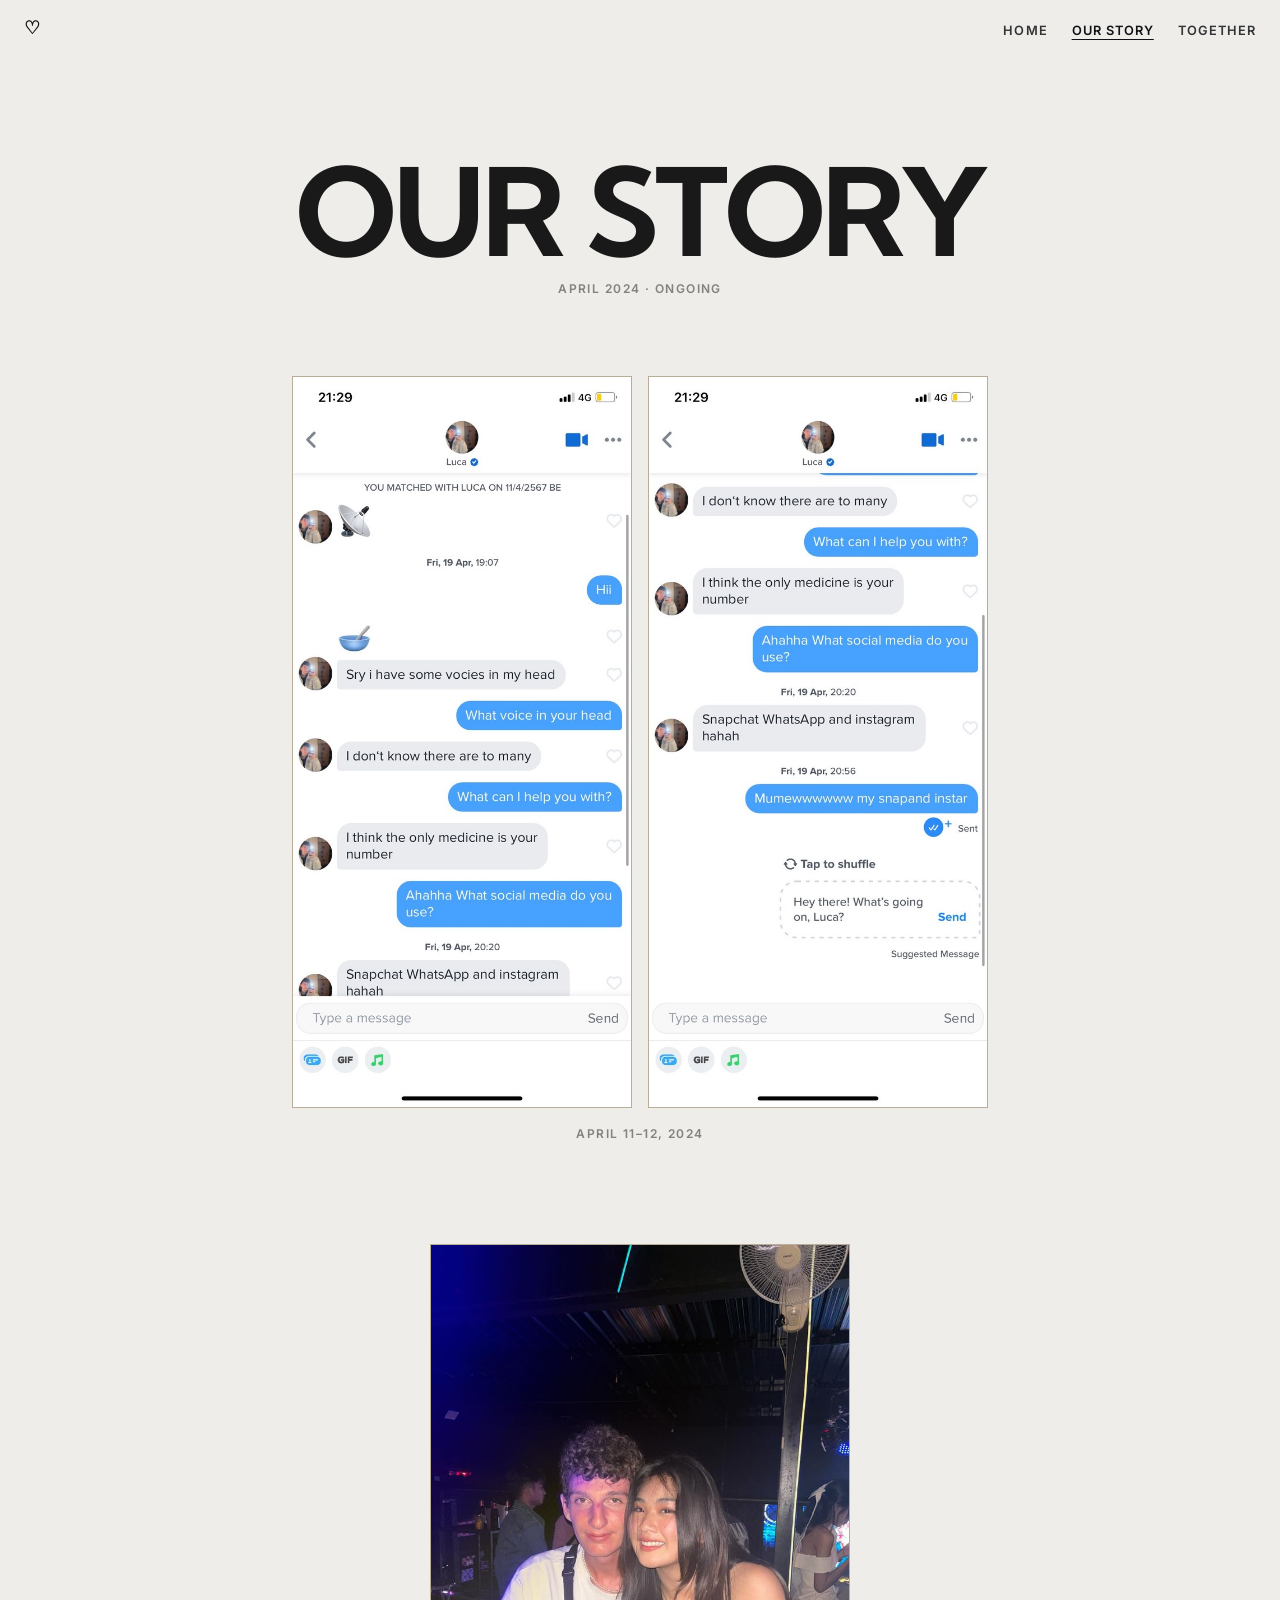
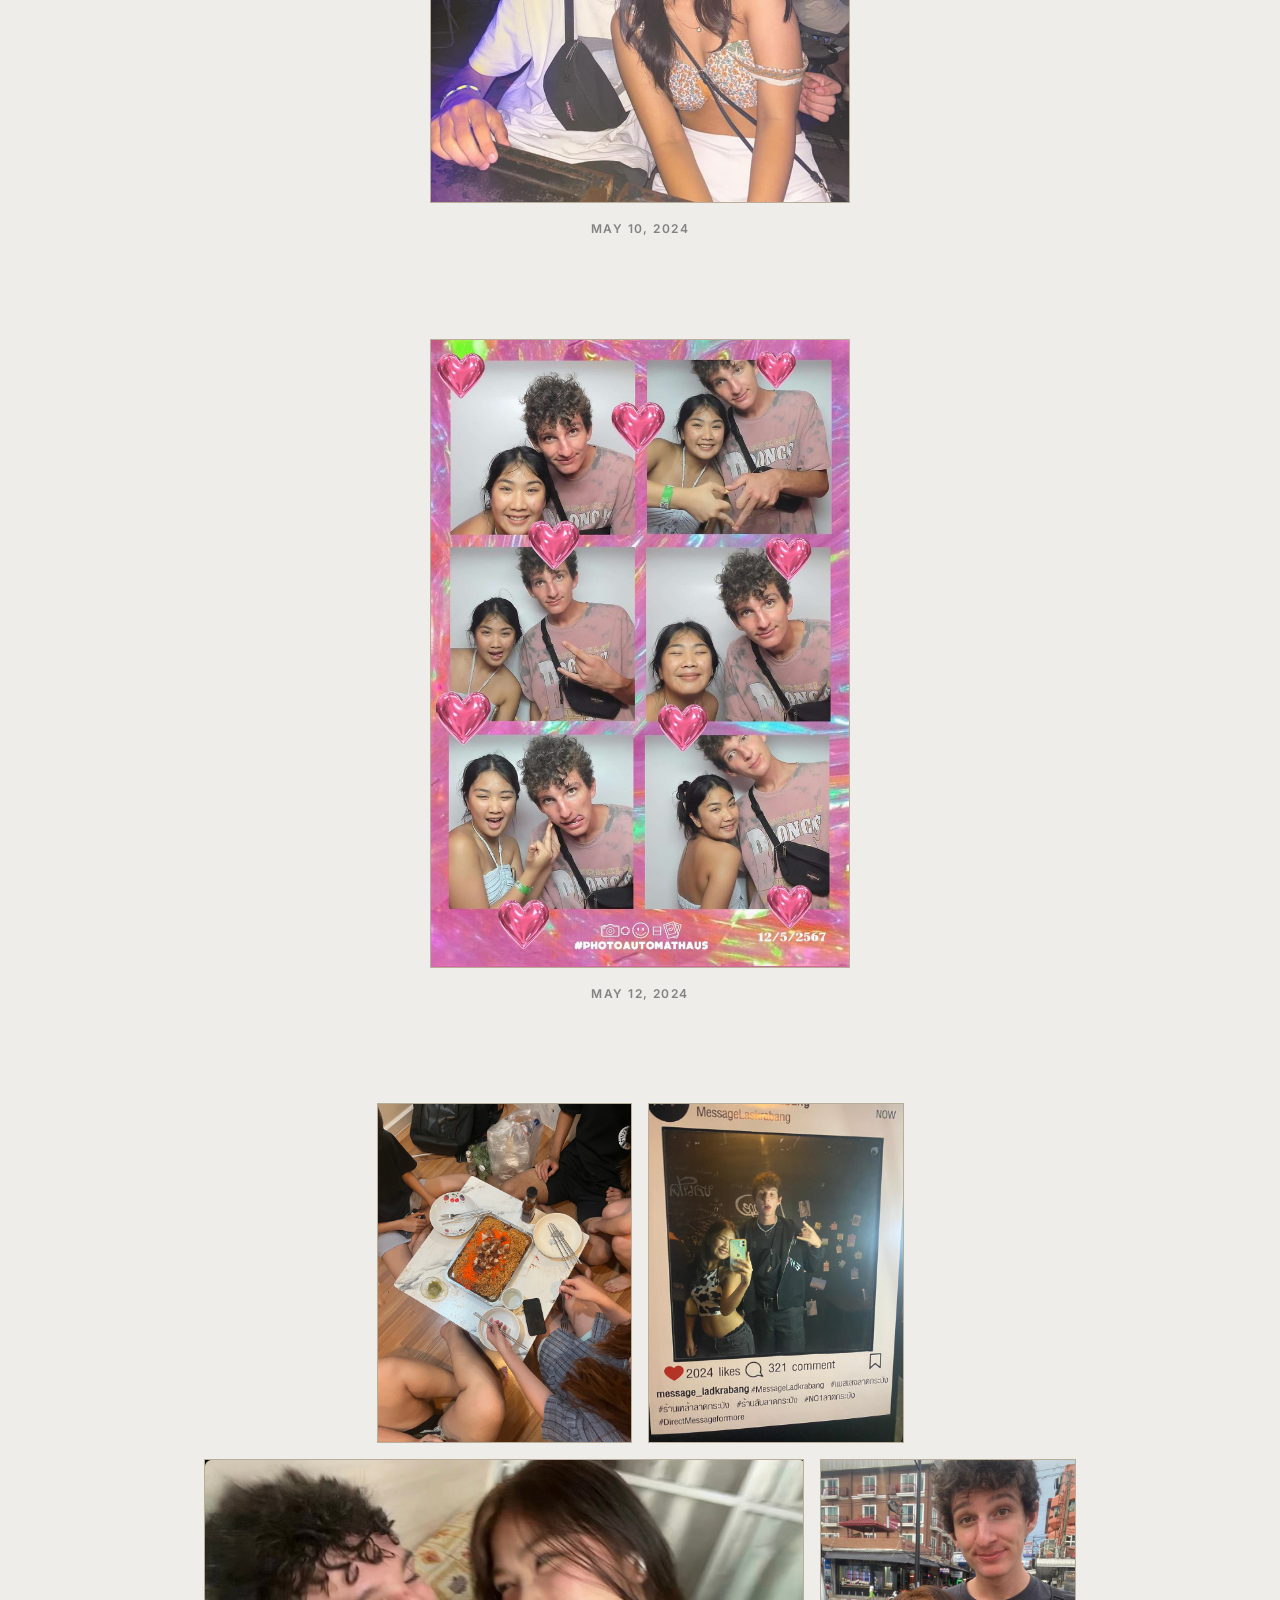
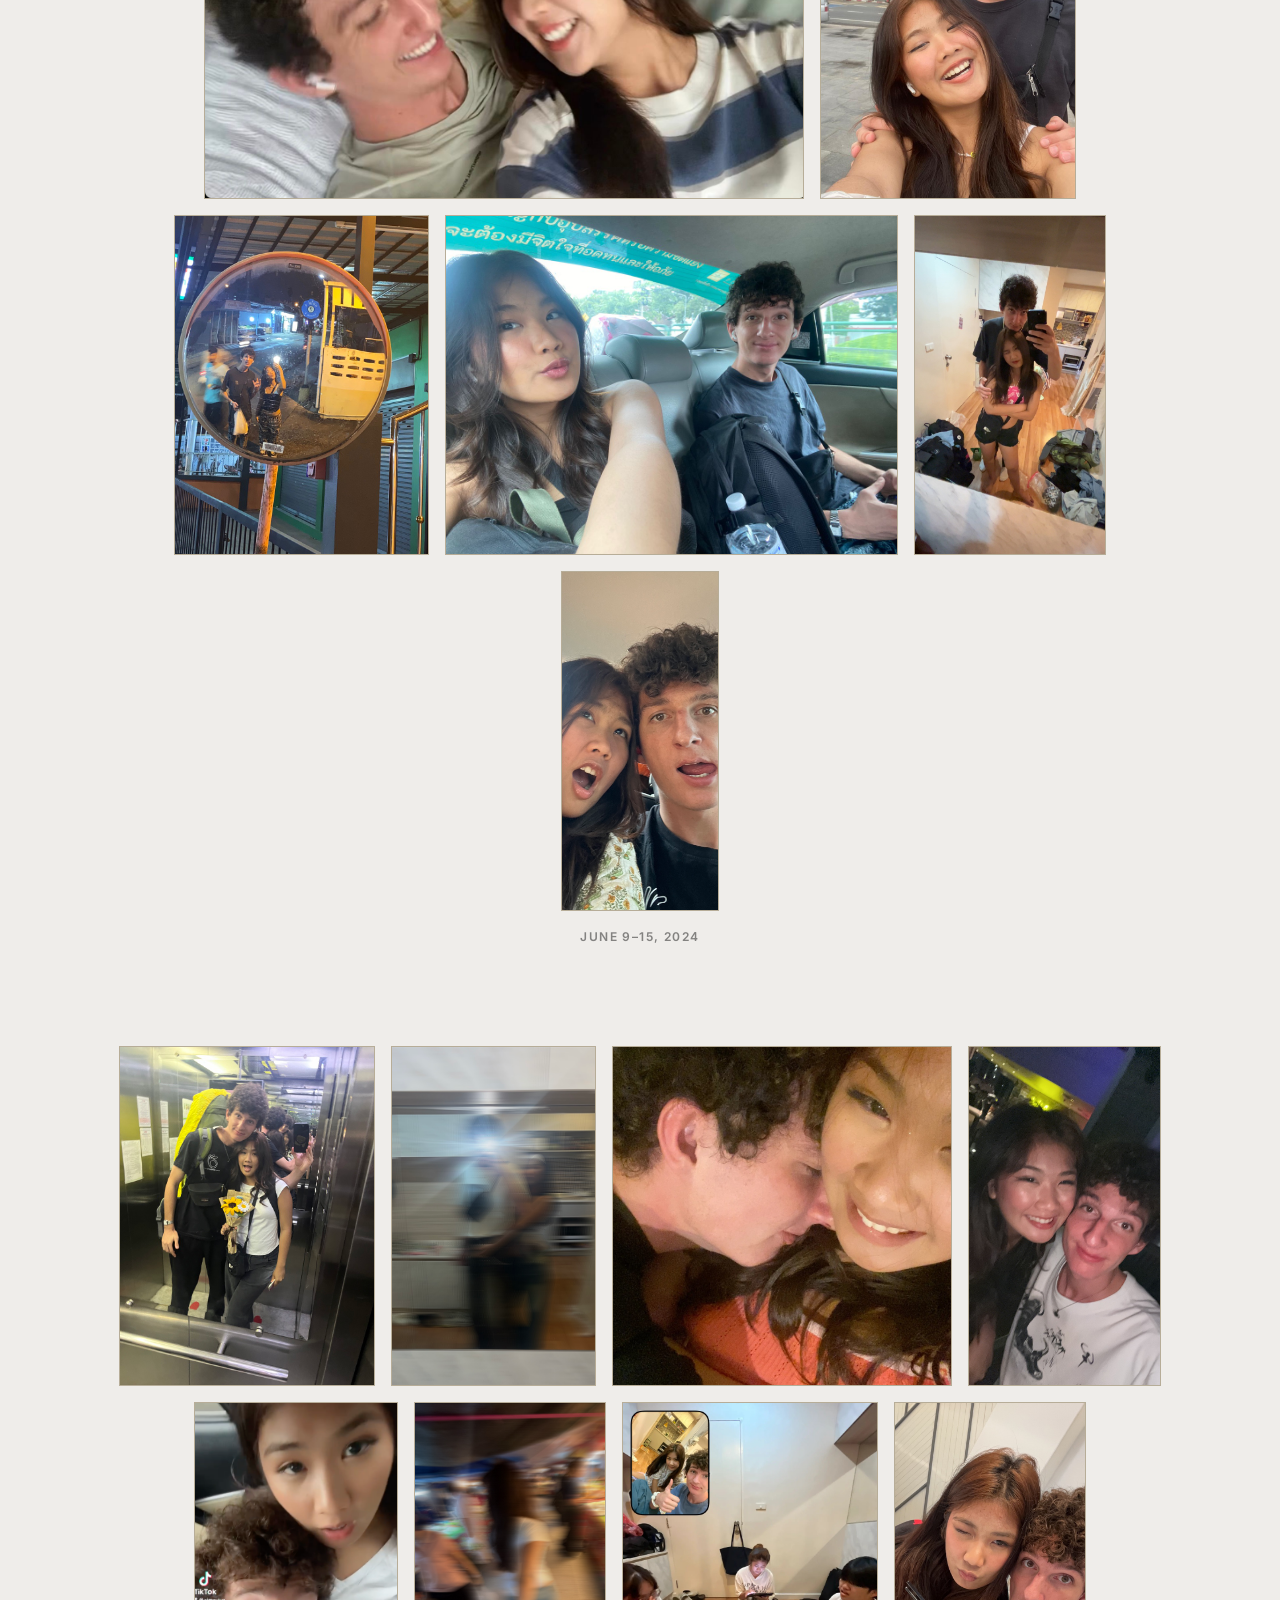
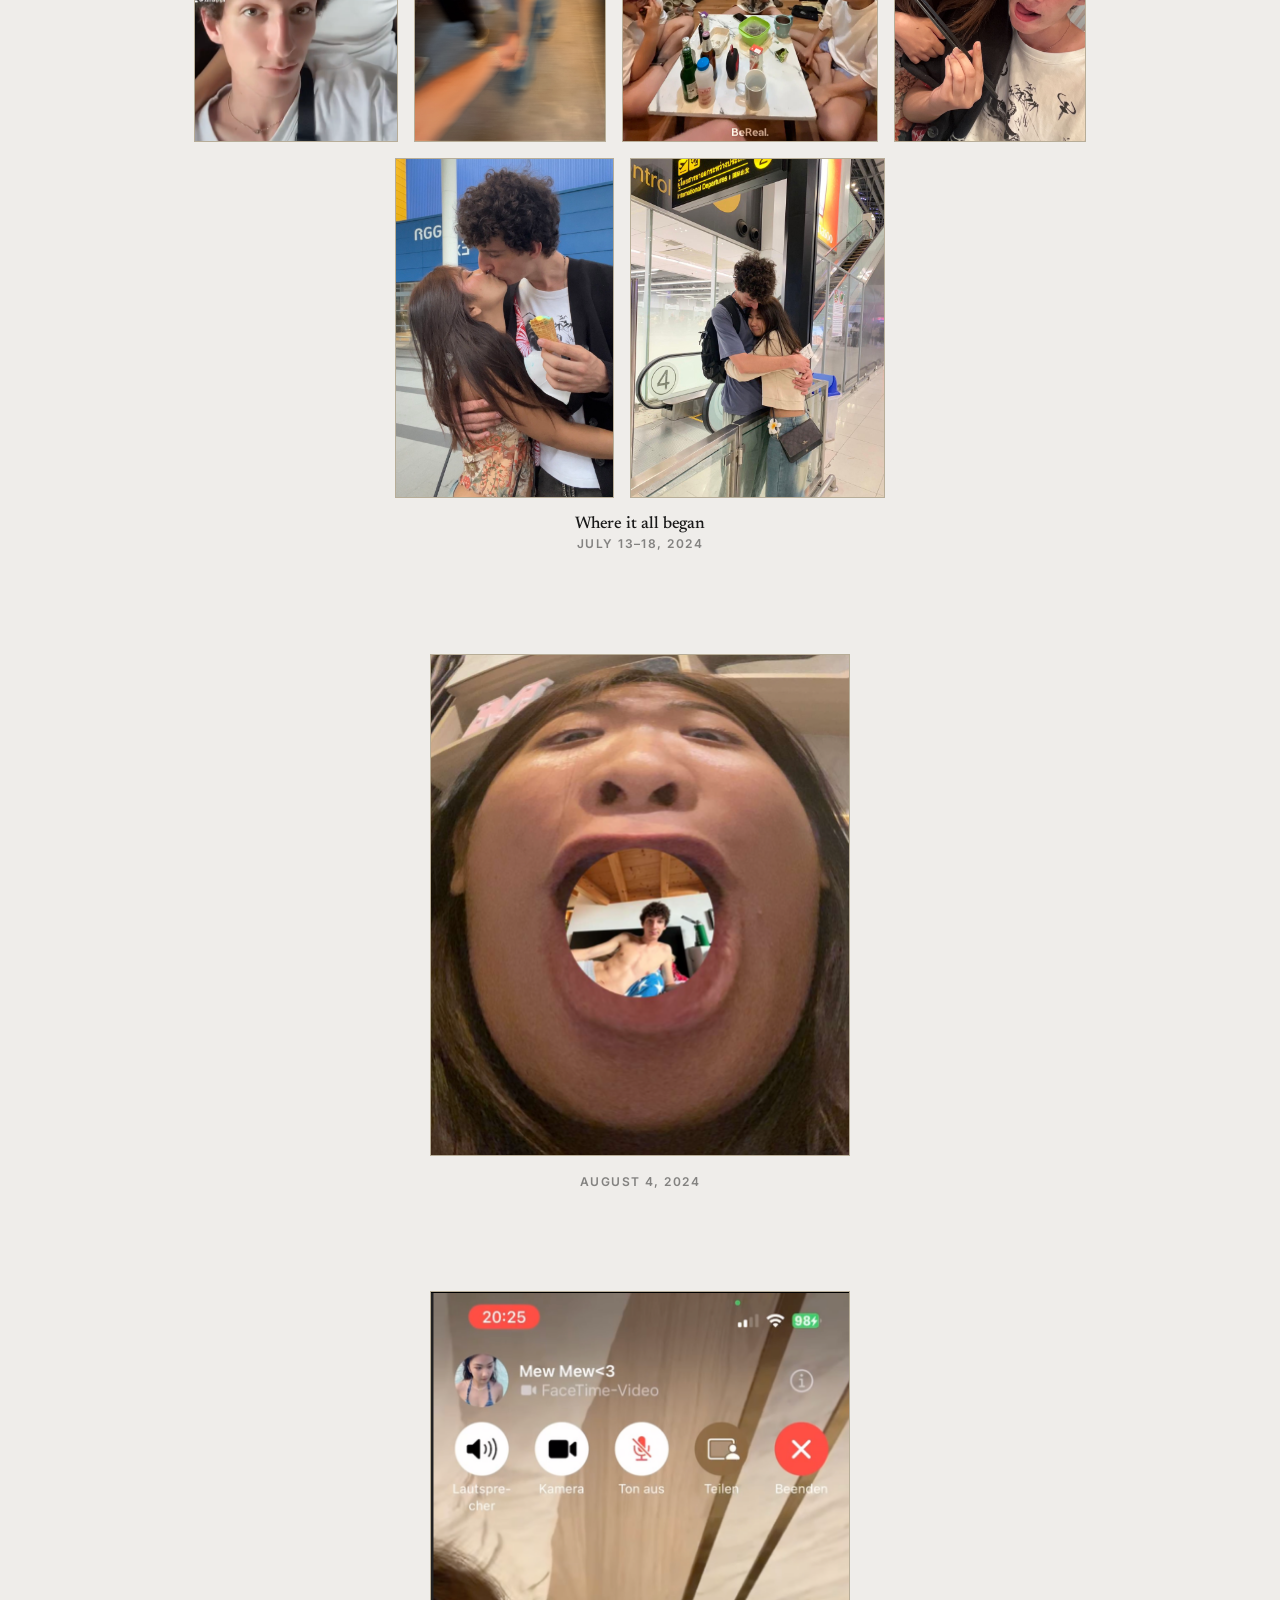
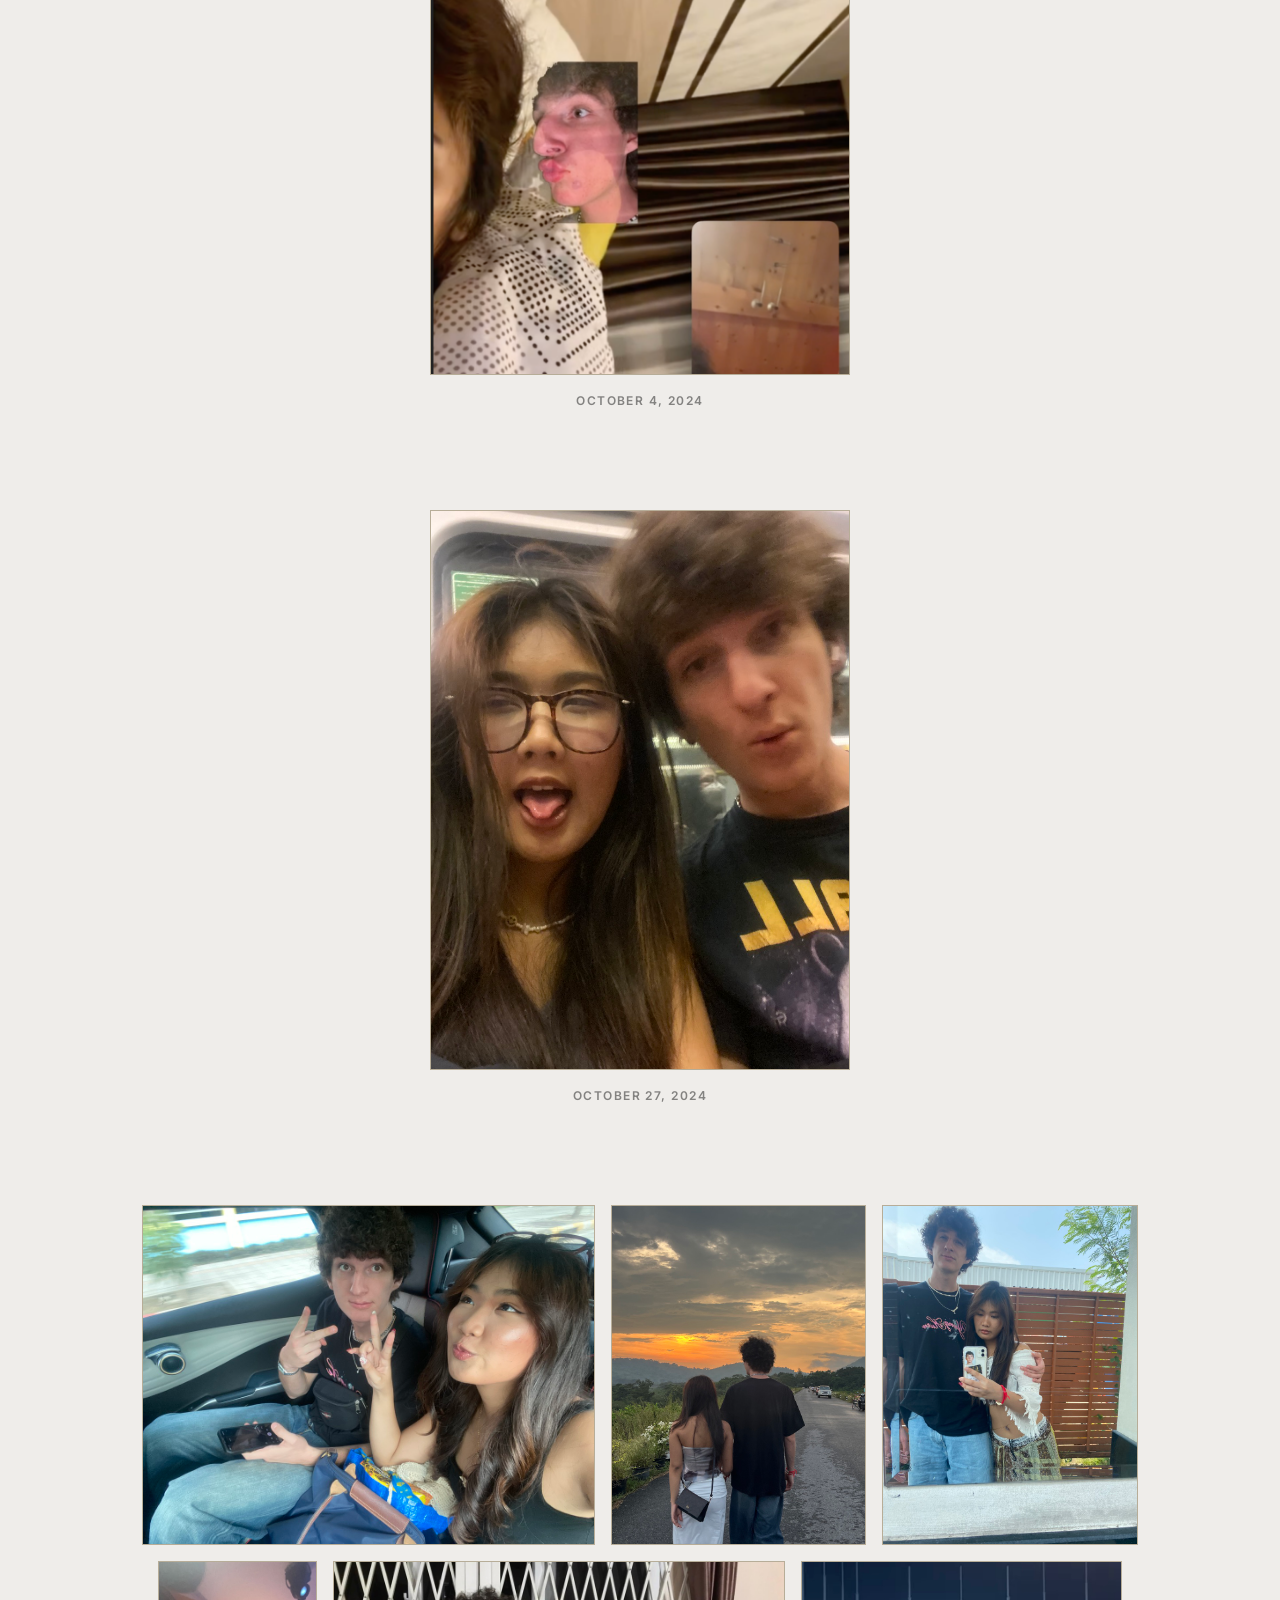
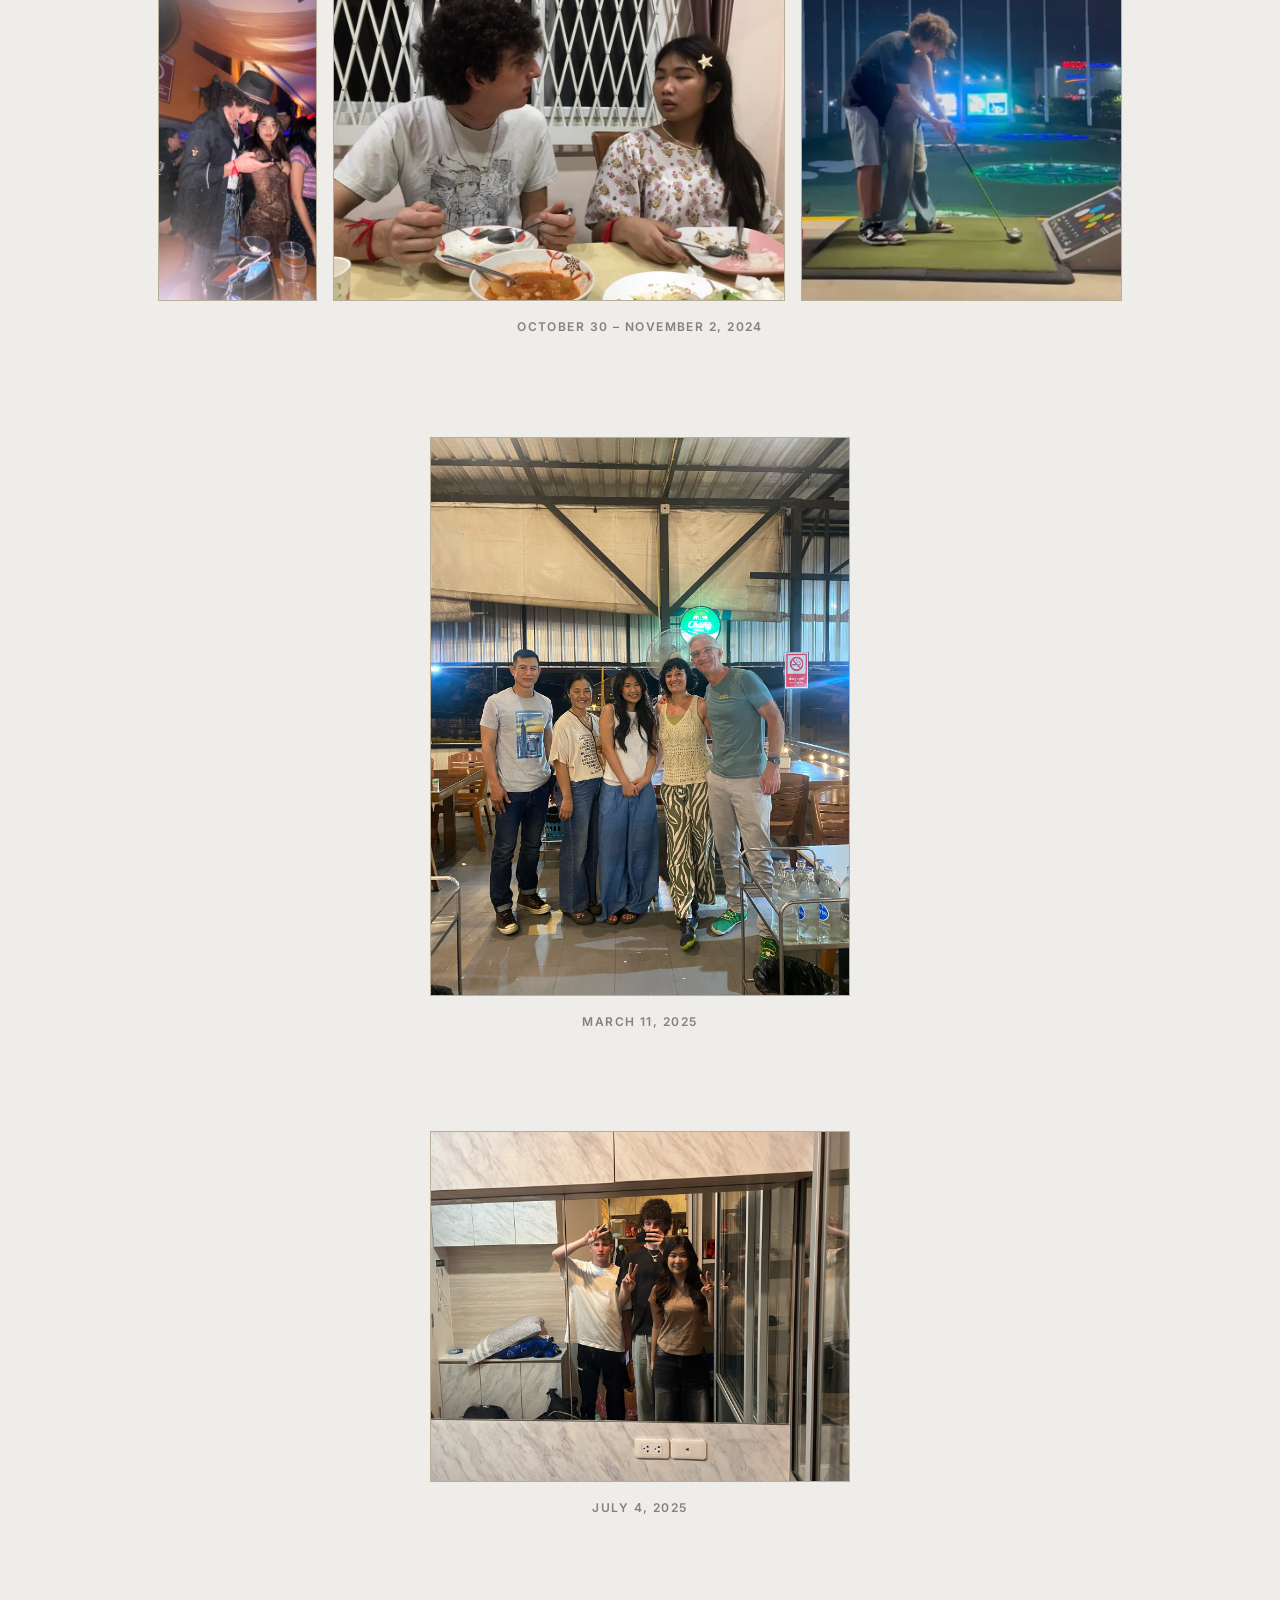
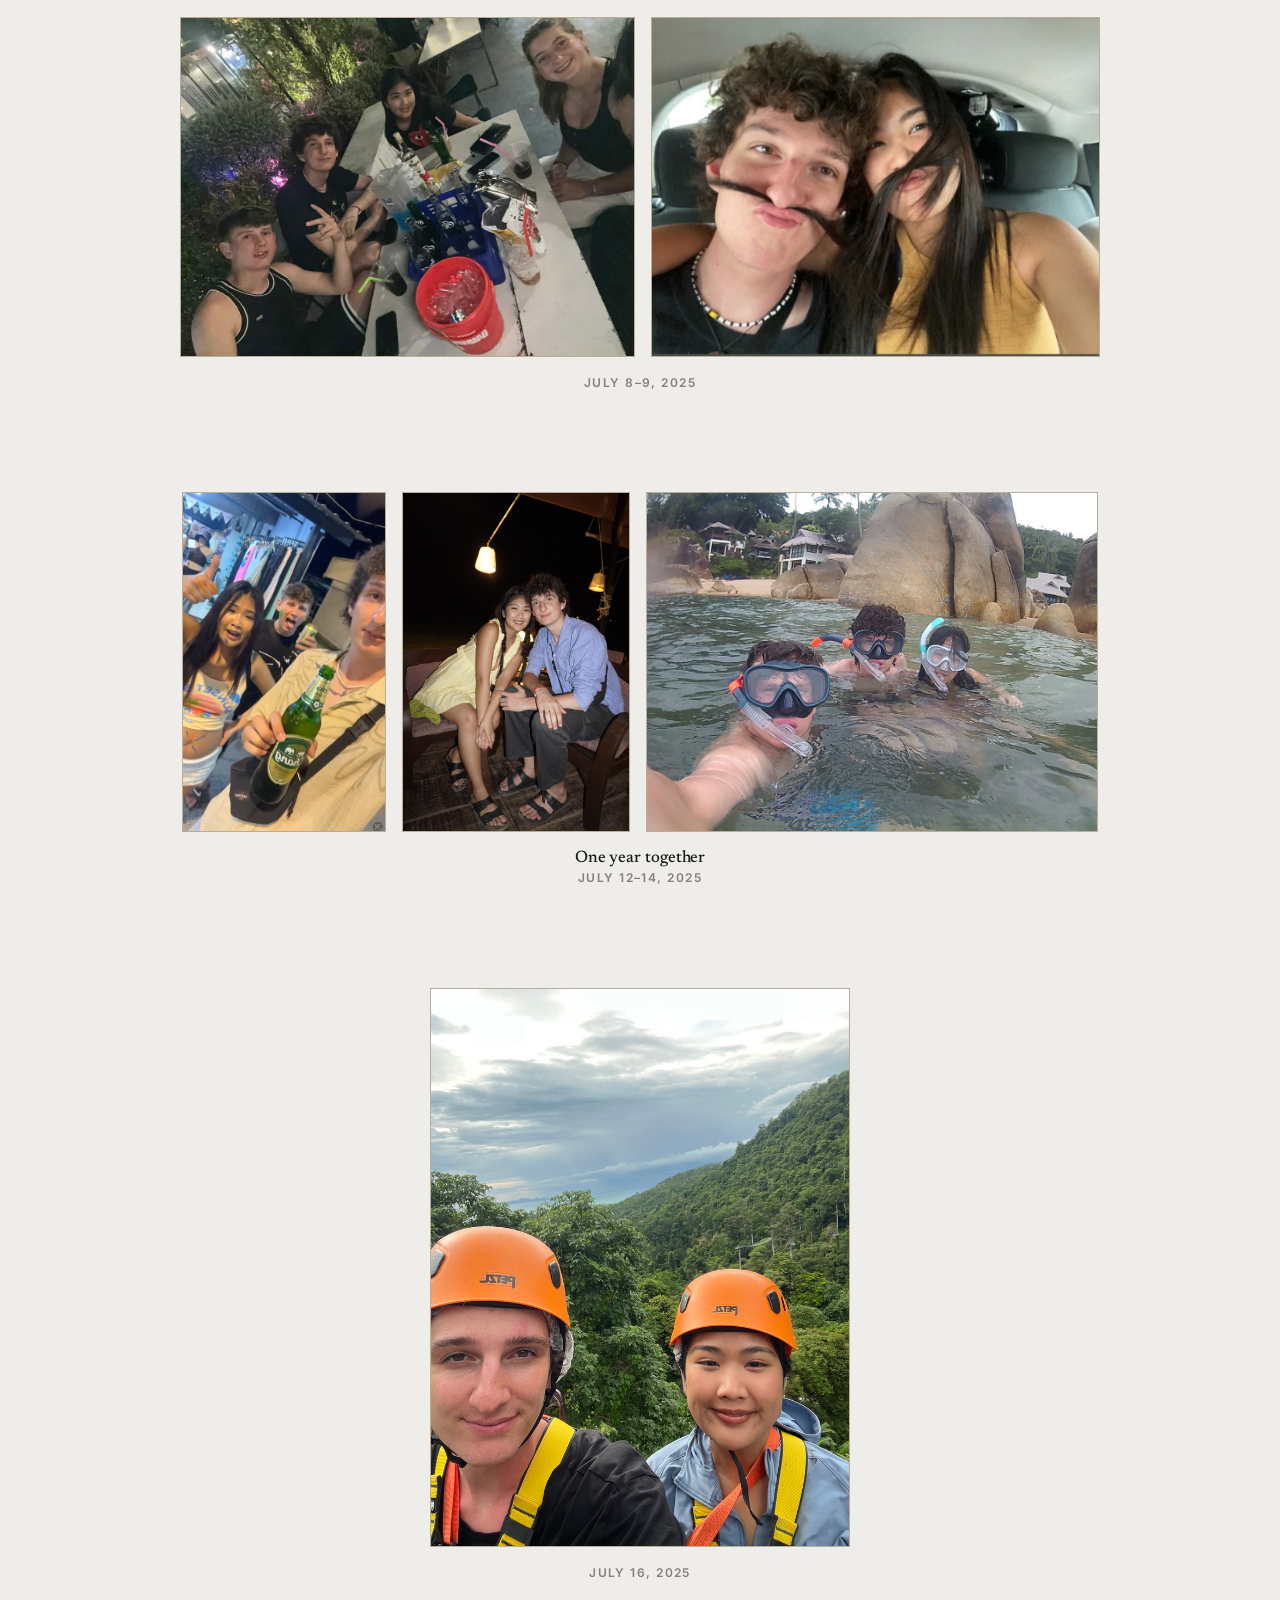
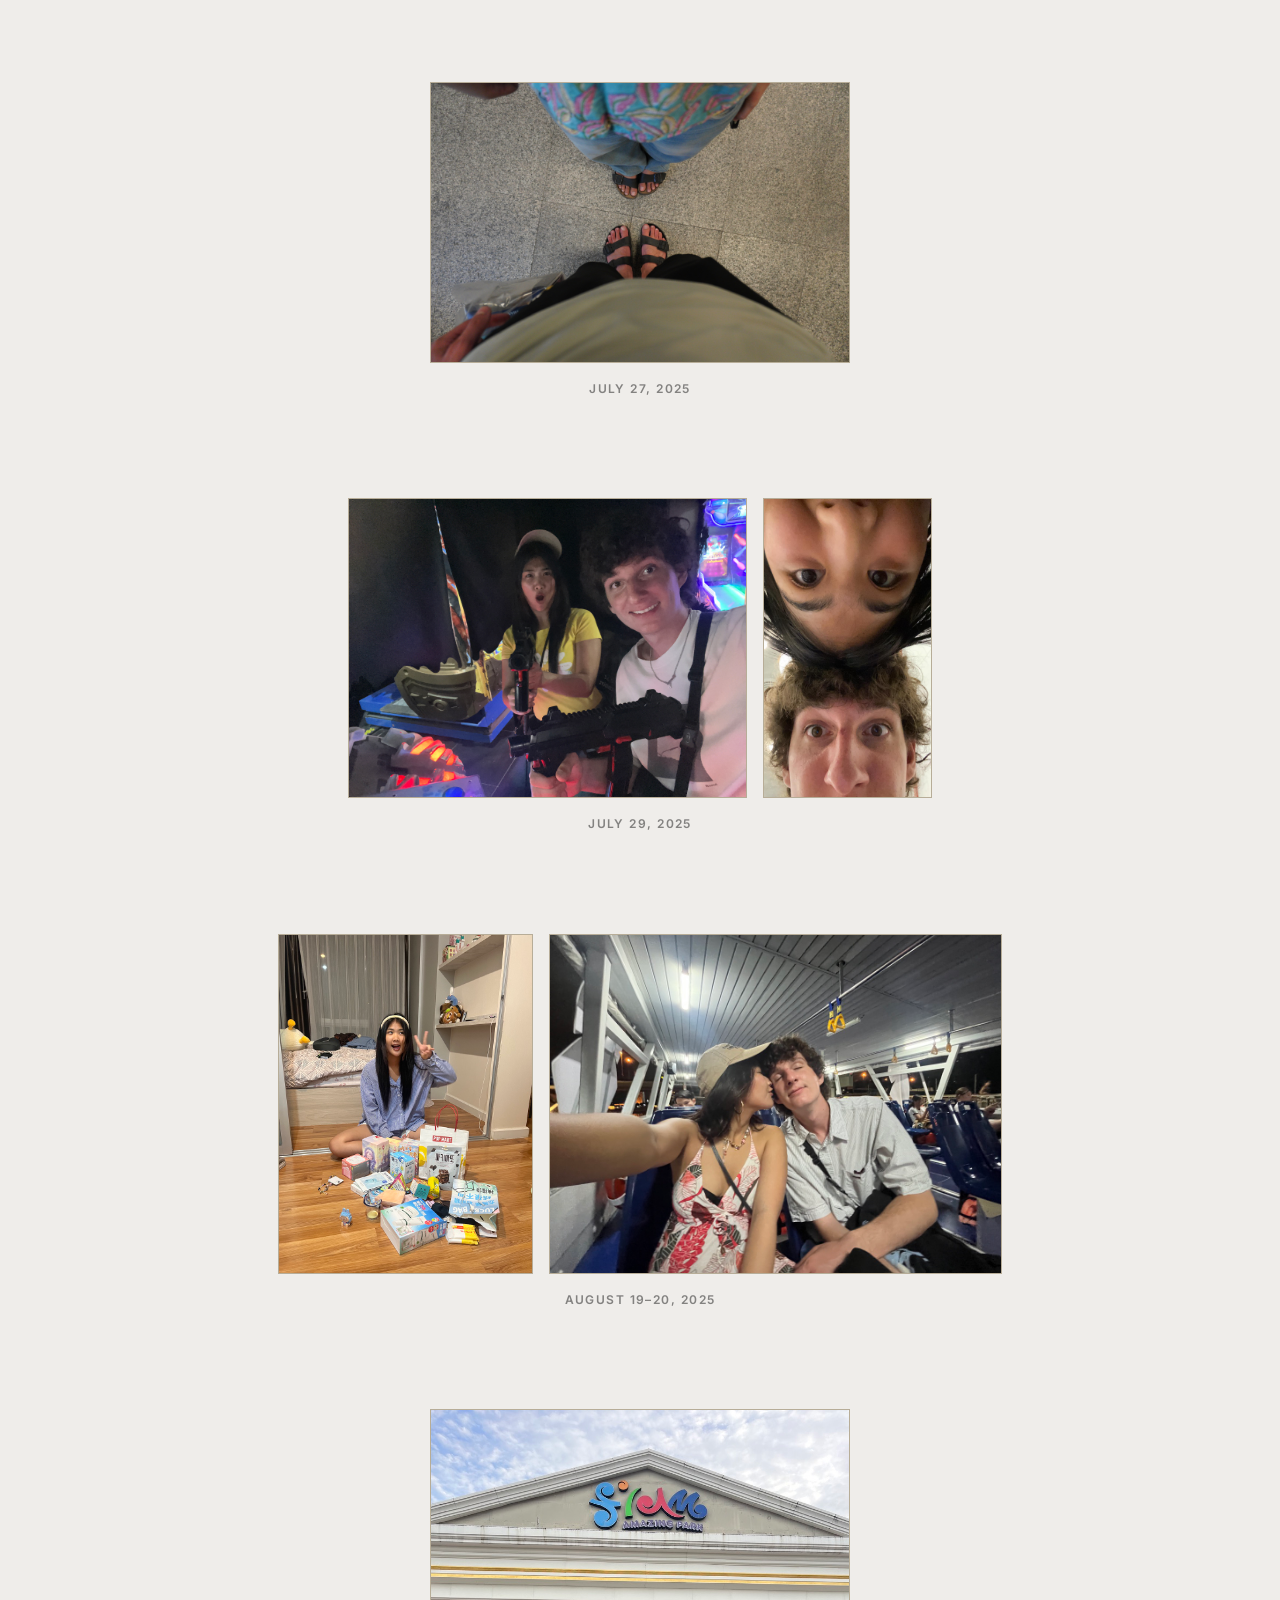
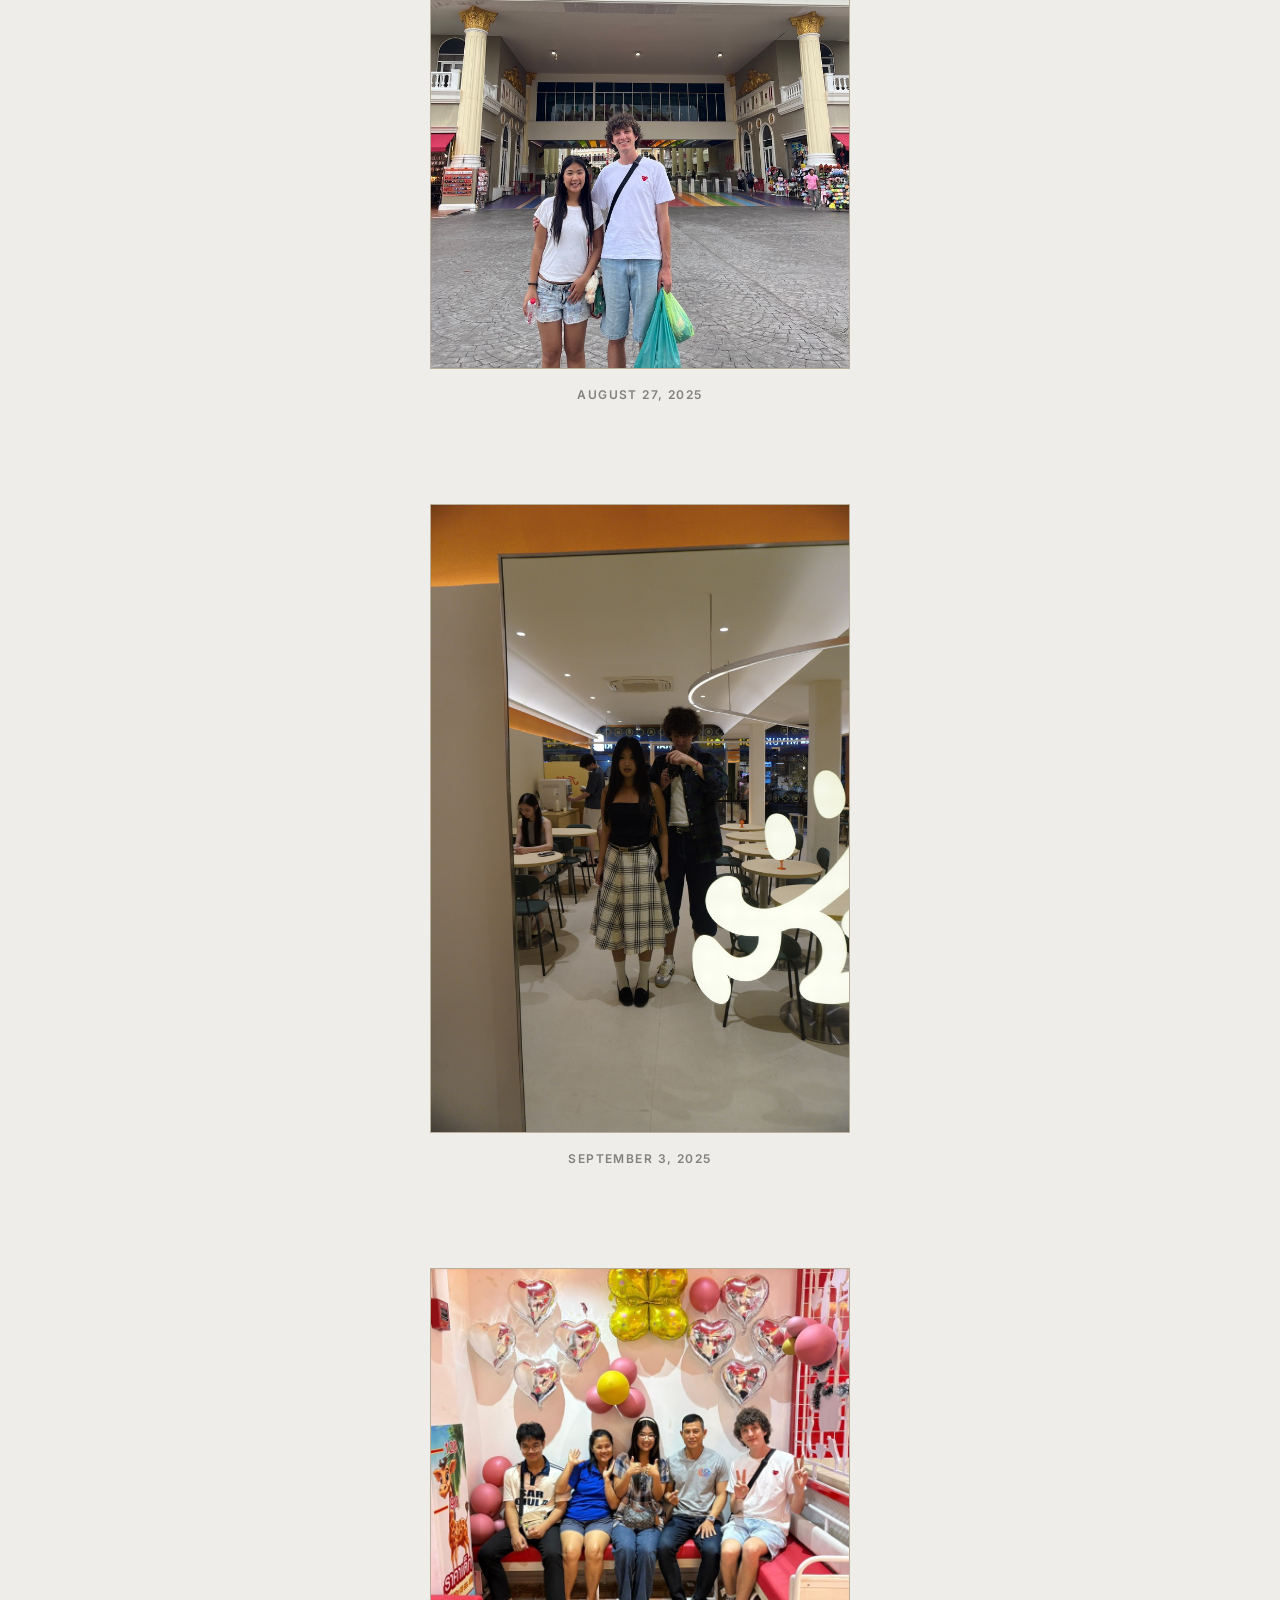
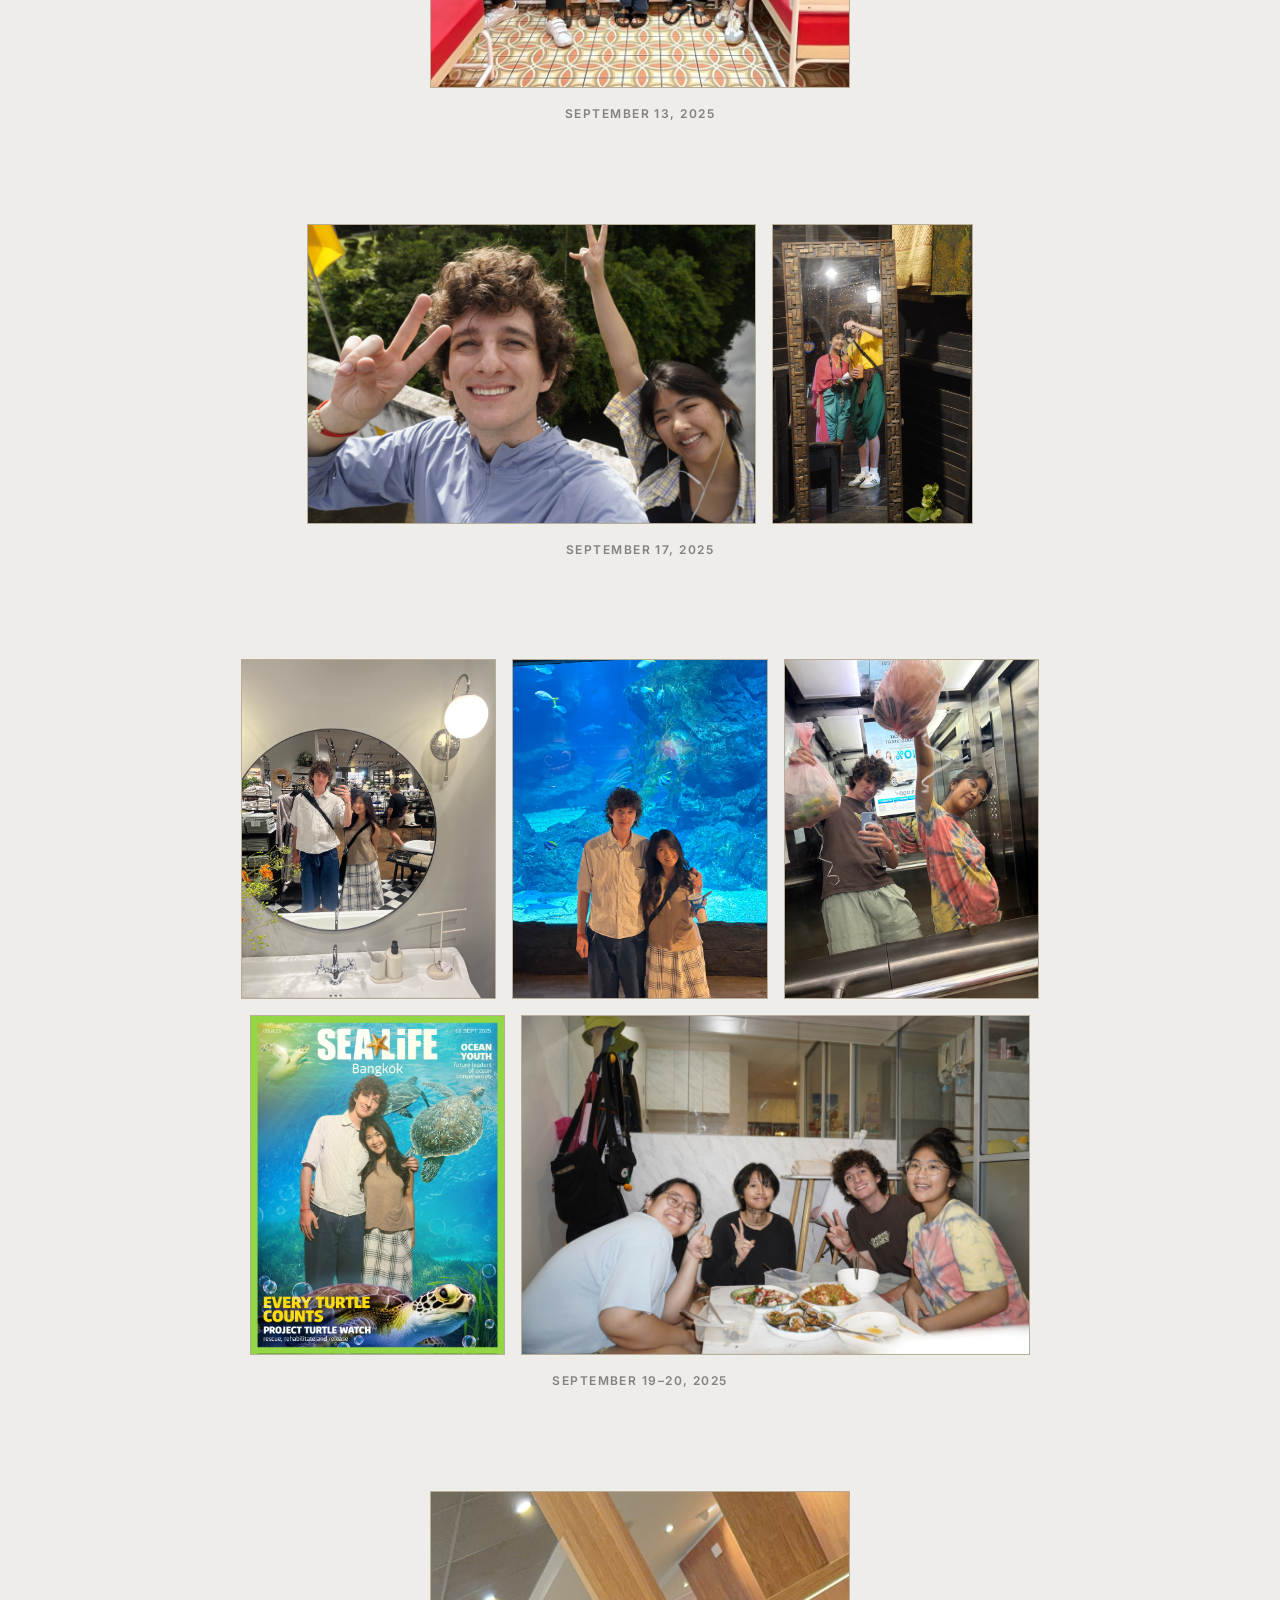
==== docs/story.html @ e33dda76 "Move site into docs/ for GitHub Pages, ignore .DS_Store Renames prototype/ to docs/ so GitHub Pages " ====
<!doctype html>
<html lang="en">
<head>
<meta charset="UTF-8" />
<meta name="viewport" content="width=device-width, initial-scale=1" />
<title>Our Story</title>
<link rel="preconnect" href="https://fonts.googleapis.com">
<link rel="preconnect" href="https://fonts.gstatic.com" crossorigin>
<link href="https://fonts.googleapis.com/css2?family=Newsreader:ital,wght@0,400;0,500;0,600;1,400&family=Inter:wght@400;500;600&family=Kumbh+Sans:wght@700;800&display=swap" rel="stylesheet">
<link rel="stylesheet" href="style.css" />
</head>
<body>

<nav class="nav">
  <a href="index.html" class="nav-logo">&#9825;</a>
  <ul class="nav-links">
    <li><a href="index.html">Home</a></li>
    <li><a href="story.html" class="is-active">Our Story</a></li>
    <li><a href="together.html">Together</a></li>
  </ul>
</nav>

<main>

  <div class="page-header">
    <span class="h1" style="font-size: clamp(2.5rem, 2rem + 7vw, 8rem);">Our Story</span>
    <p class="note">April 2024 &middot; ongoing</p>
  </div>

  <div class="flow">

    <div class="flow-stop big readable">
      <div class="flow-photos">
        <img class="flow-photo" src="photos/20240411.jpeg" alt="Our Tinder match conversation, April 11, 2024" width="603" height="1304">
        <img class="flow-photo" src="photos/20240412.jpeg" alt="Our Tinder match conversation, April 12, 2024" width="603" height="1304">
      </div>
      <div class="flow-stop-caption">
        <span class="note">April 11–12, 2024</span>
      </div>
    </div>

    <div class="flow-stop solo">
      <img class="flow-photo" src="photos/20240510.jpeg" alt="Photo from May 10, 2024" width="720" height="960">
      <div class="flow-stop-caption">
        <span class="note">May 10, 2024</span>
      </div>
    </div>

    <div class="flow-stop solo">
      <img class="flow-photo" src="photos/20240512.jpeg" alt="Photo from May 12, 2024" width="724" height="1086">
      <div class="flow-stop-caption">
        <span class="note">May 12, 2024</span>
      </div>
    </div>

    <div class="flow-stop big">
      <div class="flow-photos">
        <img class="flow-photo" src="photos/20240609.jpeg" alt="Photo from June 9, 2024" width="768" height="1024">
        <img class="flow-photo" src="photos/20240610.jpeg" alt="Photo from June 10, 2024" width="768" height="1024">
        <img class="flow-photo" src="photos/202406101.jpeg" alt="Photo from June 10, 2024" width="1464" height="828">
        <img class="flow-photo" src="photos/20240611.jpeg" alt="Photo from June 11, 2024" width="768" height="1024">
        <img class="flow-photo" src="photos/20240612.jpeg" alt="Photo from June 12, 2024" width="768" height="1024">
        <img class="flow-photo" src="photos/20240613.jpeg" alt="Photo from June 13, 2024" width="1024" height="768">
        <img class="flow-photo" src="photos/20240614.jpeg" alt="Photo from June 14, 2024" width="665" height="1182">
        <img class="flow-photo" src="photos/20240615.jpeg" alt="Photo from June 15, 2024" width="602" height="1304">
      </div>
      <div class="flow-stop-caption">
        <span class="note">June 9–15, 2024</span>
      </div>
    </div>

    <div class="flow-stop big">
      <div class="flow-photos">
        <img class="flow-photo" src="photos/20240713.jpeg" alt="Photo from July 13, 2024" width="768" height="1024">
        <img class="flow-photo" src="photos/202407131.jpeg" alt="Photo from July 13, 2024" width="970" height="1611">
        <img class="flow-photo" src="photos/202407132.jpeg" alt="Photo from July 13, 2024" width="886" height="886">
        <img class="flow-photo" src="photos/20240714.jpeg" alt="Photo from July 14, 2024" width="665" height="1182">
        <img class="flow-photo" src="photos/20240715.jpeg" alt="Photo from July 15, 2024" width="998" height="1666">
        <img class="flow-photo" src="photos/202407151.jpeg" alt="Photo from July 15, 2024" width="1242" height="2208">
        <img class="flow-photo" src="photos/20240716.jpeg" alt="Photo from July 16, 2024" width="768" height="1024">
        <img class="flow-photo" src="photos/20240717.jpeg" alt="Photo from July 17, 2024" width="665" height="1182">
        <img class="flow-photo" src="photos/202407171.jpeg" alt="Photo from July 17, 2024" width="710" height="1106">
        <img class="flow-photo" src="photos/20240718.jpeg" alt="Photo from July 18, 2024" width="768" height="1024">
      </div>
      <div class="flow-stop-caption">
        <span class="caption-title">Where it all began</span>
        <span class="note">July 13–18, 2024</span>
      </div>
    </div>

    <div class="flow-stop solo">
      <img class="flow-photo" src="photos/20240804.png" alt="Photo from August 4, 2024" width="838" height="1002">
      <div class="flow-stop-caption">
        <span class="note">August 4, 2024</span>
      </div>
    </div>

    <div class="flow-stop solo">
      <img class="flow-photo" src="photos/20241004.png" alt="Photo from October 4, 2024" width="858" height="1400">
      <div class="flow-stop-caption">
        <span class="note">October 4, 2024</span>
      </div>
    </div>

    <div class="flow-stop solo">
      <img class="flow-photo" src="photos/20241027.jpeg" alt="Photo from October 27, 2024" width="768" height="1024">
      <div class="flow-stop-caption">
        <span class="note">October 27, 2024</span>
      </div>
    </div>

    <div class="flow-stop big">
      <div class="flow-photos">
        <img class="flow-photo" src="photos/20241030.jpeg" alt="Photo from October 30, 2024" width="1024" height="768">
        <img class="flow-photo" src="photos/202410301.jpeg" alt="Photo from October 30, 2024" width="768" height="1024">
        <img class="flow-photo" src="photos/20241031.jpeg" alt="Photo from October 31, 2024" width="768" height="1024">
        <img class="flow-photo" src="photos/202410311.jpeg" alt="Photo from October 31, 2024" width="683" height="1477">
        <img class="flow-photo" src="photos/20241101.jpeg" alt="Photo from November 1, 2024" width="1024" height="769">
        <img class="flow-photo" src="photos/20241102.jpeg" alt="Photo from November 2, 2024" width="992" height="1051">
      </div>
      <div class="flow-stop-caption">
        <span class="note">October 30 – November 2, 2024</span>
      </div>
    </div>

    <div class="flow-stop solo">
      <img class="flow-photo" src="photos/20250311.jpeg" alt="Photo from March 11, 2025" width="1536" height="2048">
      <div class="flow-stop-caption">
        <span class="note">March 11, 2025</span>
      </div>
    </div>

    <div class="flow-stop solo">
      <img class="flow-photo" src="photos/20250704.jpeg" alt="Photo from July 4, 2025" width="2592" height="2160">
      <div class="flow-stop-caption">
        <span class="note">July 4, 2025</span>
      </div>
    </div>

    <div class="flow-stop big">
      <div class="flow-photos">
        <img class="flow-photo" src="photos/20250708.jpeg" alt="Photo from July 8, 2025" width="1170" height="873">
        <img class="flow-photo" src="photos/20250709.jpeg" alt="Photo from July 9, 2025" width="1020" height="770">
      </div>
      <div class="flow-stop-caption">
        <span class="note">July 8–9, 2025</span>
      </div>
    </div>

    <div class="flow-stop big">
      <div class="flow-photos">
        <img class="flow-photo" src="photos/20250712.jpeg" alt="Photo from July 12, 2025" width="1030" height="1720">
        <img class="flow-photo" src="photos/20250713.jpeg" alt="Photo from July 13, 2025" width="724" height="1086">
        <img class="flow-photo" src="photos/20250714.jpeg" alt="Photo from July 14, 2025" width="2048" height="1536">
      </div>
      <div class="flow-stop-caption">
        <span class="caption-title">One year together</span>
        <span class="note">July 12–14, 2025</span>
      </div>
    </div>

    <div class="flow-stop solo">
      <img class="flow-photo" src="photos/20250716.jpeg" alt="Photo from July 16, 2025" width="768" height="1024">
      <div class="flow-stop-caption">
        <span class="note">July 16, 2025</span>
      </div>
    </div>

    <div class="flow-stop solo">
      <img class="flow-photo" src="photos/20250727.jpeg" alt="Photo from July 27, 2025" width="2172" height="1448">
      <div class="flow-stop-caption">
        <span class="note">July 27, 2025</span>
      </div>
    </div>

    <div class="flow-stop small">
      <div class="flow-photos">
        <img class="flow-photo" src="photos/20250729.jpeg" alt="Photo from July 29, 2025" width="2048" height="1536">
        <img class="flow-photo" src="photos/202507291.jpeg" alt="Photo from July 29, 2025" width="900" height="1600">
      </div>
      <div class="flow-stop-caption">
        <span class="note">July 29, 2025</span>
      </div>
    </div>

    <div class="flow-stop big">
      <div class="flow-photos">
        <img class="flow-photo" src="photos/20250819.jpeg" alt="Photo from August 19, 2025" width="768" height="1024">
        <img class="flow-photo" src="photos/20250820.jpeg" alt="Photo from August 20, 2025" width="1024" height="768">
      </div>
      <div class="flow-stop-caption">
        <span class="note">August 19–20, 2025</span>
      </div>
    </div>

    <div class="flow-stop solo">
      <img class="flow-photo" src="photos/20250827.jpeg" alt="Photo from August 27, 2025" width="768" height="1024">
      <div class="flow-stop-caption">
        <span class="note">August 27, 2025</span>
      </div>
    </div>

    <div class="flow-stop solo">
      <img class="flow-photo" src="photos/20250903.jpeg" alt="Photo from September 3, 2025" width="724" height="1086">
      <div class="flow-stop-caption">
        <span class="note">September 3, 2025</span>
      </div>
    </div>

    <div class="flow-stop solo">
      <img class="flow-photo" src="photos/20250913.jpeg" alt="Photo from September 13, 2025" width="886" height="886">
      <div class="flow-stop-caption">
        <span class="note">September 13, 2025</span>
      </div>
    </div>

    <div class="flow-stop small">
      <div class="flow-photos">
        <img class="flow-photo" src="photos/20250917.jpeg" alt="Photo from September 17, 2025" width="2172" height="1448">
        <img class="flow-photo" src="photos/202509171.jpeg" alt="Photo from September 17, 2025" width="724" height="1086">
      </div>
      <div class="flow-stop-caption">
        <span class="note">September 17, 2025</span>
      </div>
    </div>

    <div class="flow-stop big">
      <div class="flow-photos">
        <img class="flow-photo" src="photos/20250919.jpeg" alt="Photo from September 19, 2025" width="768" height="1024">
        <img class="flow-photo" src="photos/202509191.jpeg" alt="Photo from September 19, 2025" width="768" height="1024">
        <img class="flow-photo" src="photos/202509192.jpeg" alt="Photo from September 19, 2025" width="768" height="1024">
        <img class="flow-photo" src="photos/202509193.jpeg" alt="Photo from September 19, 2025" width="768" height="1024">
        <img class="flow-photo" src="photos/20250920.jpeg" alt="Photo from September 20, 2025" width="1086" height="724">
      </div>
      <div class="flow-stop-caption">
        <span class="note">September 19–20, 2025</span>
      </div>
    </div>

    <div class="flow-stop solo">
      <img class="flow-photo" src="photos/20251222.jpeg" alt="Photo from December 22, 2025" width="664" height="1182">
      <div class="flow-stop-caption">
        <span class="note">December 22, 2025</span>
      </div>
    </div>

    <div class="flow-stop big">
      <div class="flow-photos">
        <img class="flow-photo" src="photos/20251224.jpeg" alt="Photo from December 24, 2025" width="1182" height="665">
        <img class="flow-photo" src="photos/20251225.jpeg" alt="Photo from December 25, 2025" width="768" height="1024">
        <img class="flow-photo" src="photos/202512251.jpeg" alt="Photo from December 25, 2025" width="1182" height="665">
        <img class="flow-photo" src="photos/202512252.jpeg" alt="Photo from December 25, 2025" width="758" height="1036">
        <img class="flow-photo" src="photos/20251226.jpeg" alt="Photo from December 26, 2025" width="359" height="638">
        <img class="flow-photo" src="photos/20251227.jpeg" alt="Photo from December 27, 2025" width="2048" height="1536">
      </div>
      <div class="flow-stop-caption">
        <span class="caption-title">Christmas together</span>
        <span class="note">December 24–27, 2025</span>
      </div>
    </div>

    <div class="flow-stop small">
      <div class="flow-photos">
        <img class="flow-photo" src="photos/20251229.jpeg" alt="Photo from December 29, 2025" width="1536" height="2048">
        <img class="flow-photo" src="photos/202512291.jpeg" alt="Photo from December 29, 2025" width="1536" height="2048">
      </div>
      <div class="flow-stop-caption">
        <span class="note">December 29, 2025</span>
      </div>
    </div>

    <div class="flow-stop solo">
      <img class="flow-photo" src="photos/20260104.jpeg" alt="Photo from January 4, 2026" width="666" height="1180">
      <div class="flow-stop-caption">
        <span class="note">January 4, 2026</span>
      </div>
    </div>

    <div class="flow-stop solo">
      <img class="flow-photo" src="photos/20260106.jpeg" alt="Photo from January 6, 2026" width="1024" height="768">
      <div class="flow-stop-caption">
        <span class="note">January 6, 2026</span>
      </div>
    </div>

    <div class="flow-stop small">
      <div class="flow-photos">
        <img class="flow-photo" src="photos/20260221.jpeg" alt="Photo from February 21, 2026" width="1536" height="2048">
        <img class="flow-photo" src="photos/202602211.jpeg" alt="Photo from February 21, 2026" width="1536" height="2048">
        <img class="flow-photo" src="photos/202602212.jpeg" alt="Photo from February 21, 2026" width="768" height="1024">
      </div>
      <div class="flow-stop-caption">
        <span class="note">February 21, 2026</span>
      </div>
    </div>

    <div class="flow-stop solo">
      <img class="flow-photo" src="photos/20260223.jpeg" alt="Photo from February 23, 2026" width="768" height="1024">
      <div class="flow-stop-caption">
        <span class="note">February 23, 2026</span>
      </div>
    </div>

    <div class="flow-stop solo">
      <img class="flow-photo" src="photos/20260228.jpeg" alt="Photo from February 28, 2026" width="1086" height="724">
      <div class="flow-stop-caption">
        <span class="note">February 28, 2026</span>
      </div>
    </div>

    <div class="flow-stop big">
      <div class="flow-photos">
        <img class="flow-photo" src="photos/20260302.jpeg" alt="Photo from March 2, 2026" width="1024" height="768">
        <img class="flow-photo" src="photos/20260303.jpeg" alt="Photo from March 3, 2026" width="1330" height="2365">
      </div>
      <div class="flow-stop-caption">
        <span class="note">March 2–3, 2026</span>
      </div>
    </div>

    <div class="flow-stop big">
      <div class="flow-photos">
        <img class="flow-photo" src="photos/20260307.jpeg" alt="Photo from March 7, 2026" width="768" height="1024">
        <img class="flow-photo" src="photos/202603071.jpeg" alt="Photo from March 7, 2026" width="480" height="360">
        <img class="flow-photo" src="photos/202603072.jpeg" alt="Photo from March 7, 2026" width="1536" height="2048">
        <img class="flow-photo" src="photos/202603073.jpeg" alt="Photo from March 7, 2026" width="2048" height="1536">
        <img class="flow-photo" src="photos/20260308.jpeg" alt="Photo from March 8, 2026" width="2048" height="1536">
        <img class="flow-photo" src="photos/202603081.png" alt="Photo from March 8, 2026" width="2658" height="1578">
      </div>
      <div class="flow-stop-caption">
        <span class="note">March 7–8, 2026</span>
      </div>
    </div>

    <div class="flow-stop big">
      <div class="flow-photos">
        <img class="flow-photo" src="photos/20260313.jpeg" alt="Photo from March 13, 2026" width="4032" height="3024">
        <img class="flow-photo" src="photos/20260314.jpeg" alt="Photo from March 14, 2026" width="1536" height="2048">
      </div>
      <div class="flow-stop-caption">
        <span class="note">March 13–14, 2026</span>
      </div>
    </div>

    <div class="flow-stop solo">
      <img class="flow-photo" src="photos/20260518.jpeg" alt="Photo from May 18, 2026" width="1206" height="2622">
      <div class="flow-stop-caption">
        <span class="note">May 18, 2026</span>
      </div>
    </div>
    <div class="flow-stop solo">
      <div class="flow-stop-caption" style="text-align:center;align-items:center;">
        <span class="h3">2 Years &#9825;</span>
      </div>
    </div>

  </div>

</main>

<footer class="footer">
  <div class="footer-statement">
    <p class="h2">[Placeholder &mdash; your personal closing line goes here]</p>
  </div>

  <div class="footer-columns">
    <div>
      <div class="footer-col-label">( Menu )</div>
      <ul class="footer-col-links">
        <li><a href="index.html">Home</a></li>
        <li><a href="story.html">Our Story</a></li>
        <li><a href="together.html">Together</a></li>
      </ul>
    </div>
    <div>
      <div class="footer-col-label">( For You )</div>
      <ul class="footer-col-links">
        <li><span>Since July 13, 2024</span></li>
        <li><span>Made with love</span></li>
      </ul>
    </div>
  </div>

  <div class="footer-bottom">
    <a href="#top" class="footer-mark">&#9825;</a>
  </div>

  <div class="footer-meta">
    <span>&copy; 2026</span>
    <span>2 Years &#9825;</span>
  </div>
</footer>

</body>
</html>
---- docs/style.css ----
/* ==========================================================================
   Design tokens — matched against the Adcker reference site
   Display font: Kumbh Sans (same as original, free via Google Fonts)
   Serif accent: Newsreader (stand-in for original's proprietary "psl/psr")
   Body font: Inter (stand-in for original's proprietary "nhm")
   ========================================================================== */

:root {
  --bg: #EFEDEA;
  --fg: #191919;
  --white: #FFFFFF;
  --footer-bg: #121212;
  --footer-fg: #F5F3EF;

  --placeholder-bg: #D9D2C4;
  --placeholder-border: #B7AD98;
  --placeholder-label: #6E6656;

  --section-gap: clamp(80px, 14vw, 200px);
  --page-margin: 24px;

  --ease: cubic-bezier(0.16, 1, 0.3, 1);
}

* { box-sizing: border-box; }

html { scroll-behavior: smooth; }

body {
  margin: 0;
  background: var(--bg);
  color: var(--fg);
  font-family: 'Inter', sans-serif;
  -webkit-font-smoothing: antialiased;
}

img, video { max-width: 100%; display: block; }

a { color: inherit; text-decoration: none; }

/* ==========================================================================
   Typography scale
   ========================================================================== */

.h1 {
  font-family: 'Kumbh Sans', sans-serif;
  font-weight: 700;
  text-transform: uppercase;
  font-size: clamp(1.8rem, 1.1rem + 5.7vw, 9rem);
  line-height: 0.86;
  letter-spacing: -0.03em;
  text-align: center;
  margin: 0;
  overflow-wrap: break-word;
}

.h2 {
  font-family: 'Newsreader', serif;
  font-weight: 500;
  font-size: clamp(2rem, 1.4rem + 3vw, 4.25rem);
  line-height: 1.05;
  letter-spacing: -0.01em;
  margin: 0;
}

.h3 {
  font-family: 'Newsreader', serif;
  font-weight: 500;
  font-size: clamp(1.4rem, 1rem + 1.5vw, 2.25rem);
  line-height: 1.15;
  margin: 0;
}

.note {
  font-family: 'Inter', sans-serif;
  font-size: 0.75rem;
  font-weight: 600;
  text-transform: uppercase;
  letter-spacing: 0.12em;
  opacity: 0.5;
  margin: 0;
}

.caption-title {
  font-family: 'Newsreader', serif;
  font-weight: 500;
  font-size: 1.05rem;
  letter-spacing: -0.005em;
  margin: 0;
}

.body-text {
  font-family: 'Inter', sans-serif;
  font-size: 1rem;
  line-height: 1.6;
  opacity: 0.75;
}

/* ==========================================================================
   Nav — fixed, mix-blend-mode gives automatic contrast without any JS
   ========================================================================== */

.nav {
  position: fixed;
  top: 0;
  left: 0;
  width: 100%;
  z-index: 999;
  display: flex;
  justify-content: space-between;
  align-items: center;
  padding: 18px var(--page-margin);
  mix-blend-mode: difference;
  color: white;
  font-family: 'Inter', sans-serif;
}

.nav-logo {
  font-family: 'Newsreader', serif;
  font-weight: 600;
  font-size: 1.1rem;
  letter-spacing: -0.01em;
}

.nav-links {
  display: flex;
  gap: 24px;
  list-style: none;
  margin: 0;
  padding: 0;
}

.nav-links a {
  font-size: 0.8rem;
  font-weight: 600;
  text-transform: uppercase;
  letter-spacing: 0.08em;
  opacity: 0.85;
  transition: opacity 0.2s;
}

.nav-links a:hover { opacity: 1; }

.nav-links a.is-active { opacity: 1; text-decoration: underline; text-underline-offset: 4px; }

/* ==========================================================================
   Hero
   ========================================================================== */

.hero {
  min-height: 100svh;
  display: flex;
  flex-direction: column;
  gap: 4px;
  align-items: center;
  justify-content: center;
  padding: 100px var(--page-margin) 60px;
}

.hero-line {
  display: flex;
  align-items: center;
  justify-content: center;
  gap: clamp(8px, 1.4vw, 20px);
}

.hero-bracket {
  font-family: 'Kumbh Sans', sans-serif;
  font-weight: 700;
  font-size: clamp(1.8rem, 1.1rem + 5.7vw, 9rem);
  line-height: 0.86;
}

.hero-circle {
  aspect-ratio: 1 / 1;
  height: clamp(1.4rem, 0.9rem + 3.7vw, 5.3rem);
  border-radius: 50%;
  overflow: hidden;
  position: relative;
}

.hero-note-row {
  position: relative;
  display: flex;
  justify-content: center;
  margin-top: clamp(20px, 4vw, 48px);
}

@media (min-width: 900px) {
  .hero .h1,
  .hero-bracket {
    font-size: clamp(6.5rem, 1.5rem + 10vw, 18rem);
  }

  .hero-circle {
    height: clamp(4rem, 1rem + 6.5vw, 9.5rem);
  }
}

.hero-note {
  position: absolute;
  left: 50%;
  transform: translateX(calc(-50% + 6.5em));
  white-space: nowrap;
  top: 50%;
  translate: 0 -50%;
}

/* ==========================================================================
   Placeholder image boxes
   ========================================================================== */

.placeholder {
  background: var(--placeholder-bg);
  border: 1px solid var(--placeholder-border);
  display: flex;
  align-items: center;
  justify-content: center;
  position: relative;
  overflow: hidden;
  width: 100%;
  height: 100%;
}

.placeholder-label {
  font-family: 'Inter', sans-serif;
  font-size: 0.7rem;
  font-weight: 600;
  text-transform: uppercase;
  letter-spacing: 0.08em;
  color: var(--placeholder-label);
  text-align: center;
  padding: 8px;
}

/* ==========================================================================
   Pinboard (index page — "a few sweet photos", pinned at angles)
   ========================================================================== */

.pinboard {
  display: flex;
  flex-wrap: wrap;
  justify-content: center;
  align-items: flex-start;
  gap: 28px 18px;
  padding: 40px var(--page-margin) 20px;
  max-width: 1100px;
  margin: 0 auto;
}

.pin-photo {
  position: relative;
  width: 140px;
  background: var(--white);
  padding: 8px 8px 22px;
  box-shadow: 0 10px 22px rgba(25, 25, 25, 0.14);
  transition: transform 0.35s var(--ease), box-shadow 0.35s var(--ease);
}

.pin-photo:hover {
  transform: rotate(0deg) scale(1.04) !important;
  box-shadow: 0 18px 36px rgba(25, 25, 25, 0.2);
  z-index: 5;
}

.pin-photo::before {
  content: '';
  position: absolute;
  top: -7px;
  left: 50%;
  translate: -50% 0;
  width: 13px;
  height: 13px;
  border-radius: 50%;
  background: var(--fg);
  box-shadow: 0 2px 4px rgba(0, 0, 0, 0.35);
}

.pin-photo .placeholder-wrap {
  aspect-ratio: 4 / 5;
}

.pin-photo:nth-child(6n+1) { transform: rotate(-5deg); margin-top: 6px; }
.pin-photo:nth-child(6n+2) { transform: rotate(4deg); width: 155px; }
.pin-photo:nth-child(6n+3) { transform: rotate(-2deg); margin-top: 26px; }
.pin-photo:nth-child(6n+4) { transform: rotate(6deg); margin-top: 2px; }
.pin-photo:nth-child(6n+5) { transform: rotate(-6deg); width: 130px; margin-top: 20px; }
.pin-photo:nth-child(6n+6) { transform: rotate(3deg); }

/* Desktop: scattered corkboard via CSS grid — deterministic placement,
   no column-balance gaps (column-count left large unpredictable gaps
   when combined with break-inside: avoid) */
@media (min-width: 860px) {
  .pinboard {
    display: grid;
    grid-template-columns: 1fr 1fr;
    column-gap: 40px;
    row-gap: 44px;
    max-width: 660px;
    padding-top: 60px;
    align-items: start;
    justify-items: center;
  }

  .pin-photo {
    width: 80%;
    margin: 0;
  }

  .pin-photo:nth-child(6n+1) { transform: rotate(-6deg) translate(-6px, 4px); }
  .pin-photo:nth-child(6n+2) { transform: rotate(5deg) translate(4px, -8px); width: 64%; }
  .pin-photo:nth-child(6n+3) { transform: rotate(-3deg) translate(4px, 12px); }
  .pin-photo:nth-child(6n+4) { transform: rotate(7deg) translate(-8px, -4px); width: 88%; }
  .pin-photo:nth-child(6n+5) { transform: rotate(-8deg) translate(4px, 8px); width: 58%; }
  .pin-photo:nth-child(6n+6) { transform: rotate(4deg) translate(-4px, -10px); }
}

/* ==========================================================================
   Section wrapper
   ========================================================================== */

.section {
  padding-bottom: var(--section-gap);
}

.section-intro {
  max-width: 720px;
  margin: 0 auto;
  padding: 0 var(--page-margin) 60px;
  text-align: center;
}

.page-header {
  padding: 160px var(--page-margin) 80px;
  text-align: center;
  display: flex;
  flex-direction: column;
  gap: 16px;
  align-items: center;
}

/* ==========================================================================
   Story / journey flow page
   ========================================================================== */

.flow {
  display: flex;
  flex-direction: column;
  gap: clamp(50px, 8vw, 110px);
  max-width: 1100px;
  margin: 0 auto;
  padding: 0 var(--page-margin) clamp(60px, 10vw, 140px);
}

.flow-stop {
  width: 100%;
}

/* Caption sits inside its flow-stop (nested, not a sibling) so its spacing
   is fully decoupled from the big gap between moments — tight to its own
   photos, never ambiguous about which group it belongs to. */
.flow-stop-caption {
  display: flex;
  flex-direction: column;
  gap: 4px;
  margin-top: 18px;
  text-align: center;
}

/* Real photos keep their native aspect ratio — never cropped or stretched.
   Consistency comes from a shared height (small/big rows) or a shared
   max-width (solo), not from forcing every photo into the same box shape. */
.flow-photo {
  display: block;
  border: 1px solid var(--placeholder-border);
}

.flow-photos {
  display: flex;
  flex-wrap: wrap;
  justify-content: center;
  align-items: flex-end;
  gap: 16px;
}

.flow-stop.small .flow-photos {
  max-width: 720px;
  margin: 0 auto;
}

.flow-stop.small .flow-photo {
  height: 300px;
  width: auto;
  max-width: 100%;
  object-fit: contain;
}

.flow-stop.big .flow-photo {
  height: 340px;
  width: auto;
  max-width: 100%;
  object-fit: contain;
}

/* Text-heavy photos (screenshots) need width, not a fixed height, to stay
   legible — used for moments like the opening Tinder conversation. */
.flow-stop.big.readable .flow-photo {
  height: auto;
  width: auto;
  max-width: 340px;
}

.flow-stop.solo {
  max-width: 420px;
  margin: 0 auto;
}

.flow-stop.solo .flow-photo {
  width: 100%;
  height: auto;
}

/* ==========================================================================
   Together page — live counter
   ========================================================================== */

.counter {
  padding: 40px var(--page-margin) var(--section-gap);
  display: flex;
  flex-direction: column;
  align-items: center;
  gap: clamp(40px, 7vw, 80px);
}

.counter-hero {
  display: flex;
  flex-direction: column;
  align-items: center;
  gap: 12px;
}

.counter-hero .h1 {
  font-size: clamp(6rem, 3rem + 20vw, 22rem);
  line-height: 0.82;
}

.counter-units {
  display: flex;
  flex-wrap: wrap;
  justify-content: center;
  gap: clamp(28px, 6vw, 72px);
}

.counter-unit {
  display: flex;
  flex-direction: column;
  align-items: center;
  gap: 8px;
  min-width: 64px;
}

.counter-unit-value {
  font-family: 'Newsreader', serif;
  font-weight: 500;
  font-size: clamp(2rem, 1.4rem + 3vw, 3.75rem);
  font-variant-numeric: tabular-nums;
  line-height: 1;
}

/* ==========================================================================
   Footer
   ========================================================================== */

.footer {
  background: var(--footer-bg);
  color: var(--footer-fg);
  padding: var(--section-gap) var(--page-margin) 40px;
  display: flex;
  flex-direction: column;
  gap: 20px;
}

.footer-statement {
  max-width: 760px;
  margin: 0 auto;
  text-align: center;
}

.footer-statement .h2 { color: var(--footer-fg); }

.footer-columns {
  display: flex;
  flex-wrap: wrap;
  justify-content: space-between;
  gap: 48px;
  width: 100%;
  max-width: 620px;
  margin: 0 auto;
  text-align: left;
}

.footer-col-label {
  font-size: 0.75rem;
  font-weight: 600;
  text-transform: uppercase;
  letter-spacing: 0.12em;
  opacity: 0.45;
  margin-bottom: 14px;
}

.footer-col-links {
  display: flex;
  flex-direction: column;
  gap: 8px;
  list-style: none;
  margin: 0;
  padding: 0;
}

.footer-col-links a { font-size: 0.95rem; opacity: 0.85; }
.footer-col-links a:hover { opacity: 1; }

.footer-bottom {
  display: flex;
  justify-content: center;
}

.footer-mark {
  font-family: 'Newsreader', serif;
  font-size: 1.3rem;
  opacity: 0.6;
}

.footer-meta {
  display: flex;
  justify-content: space-between;
  font-size: 0.75rem;
  opacity: 0.4;
  padding-top: 12px;
  border-top: 1px solid rgba(255,255,255,0.1);
}

/* ==========================================================================
   Responsive
   ========================================================================== */

@media (max-width: 640px) {
  .nav-links { gap: 14px; }
  .nav-links a { font-size: 0.68rem; }
  .flow-photos { flex-direction: column; align-items: center; max-width: 340px; margin: 0 auto; }
  .flow-stop.small .flow-photo,
  .flow-stop.big .flow-photo { height: auto; width: 100%; max-width: 320px; }
  .footer-columns { gap: 48px; }
  .hero-note { display: none; }
  .pinboard { gap: 24px 14px; }
  .pin-photo,
  .pin-photo:nth-child(6n+2),
  .pin-photo:nth-child(6n+5) { width: 39vw; }
}
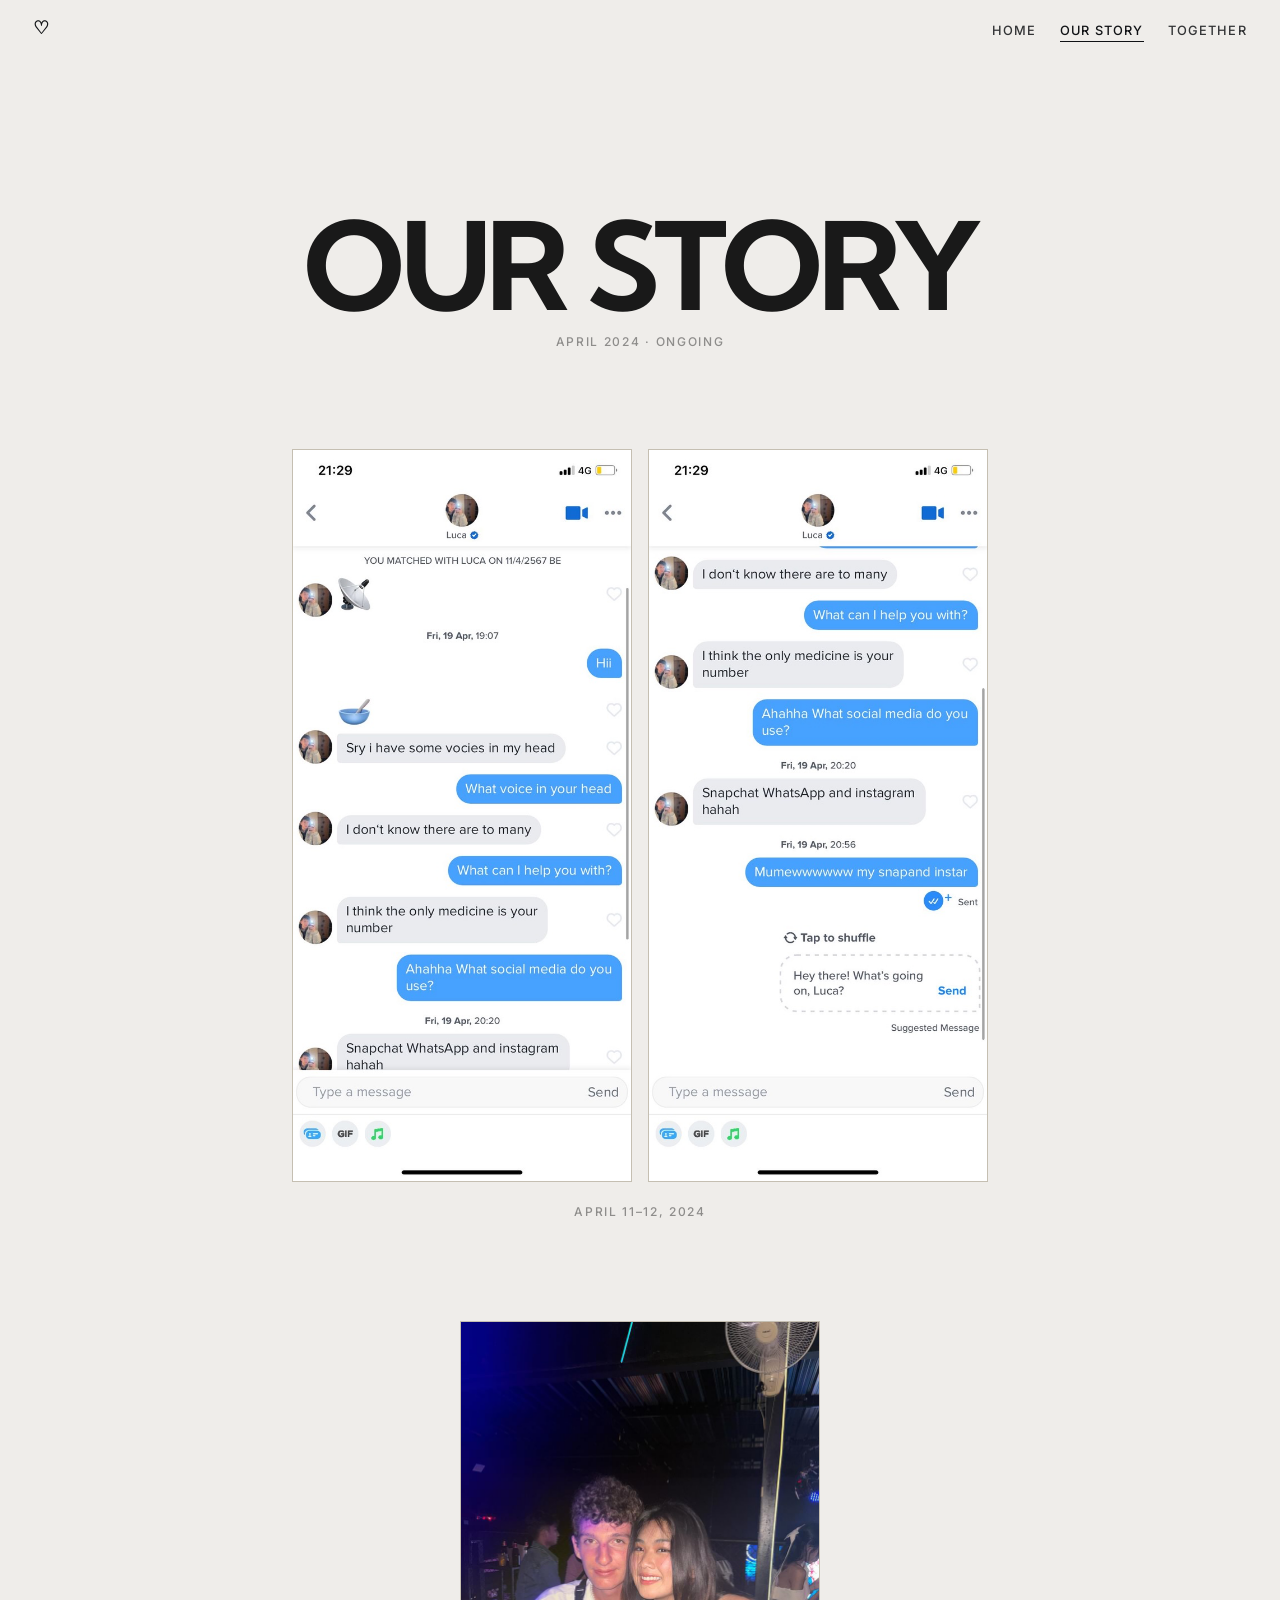
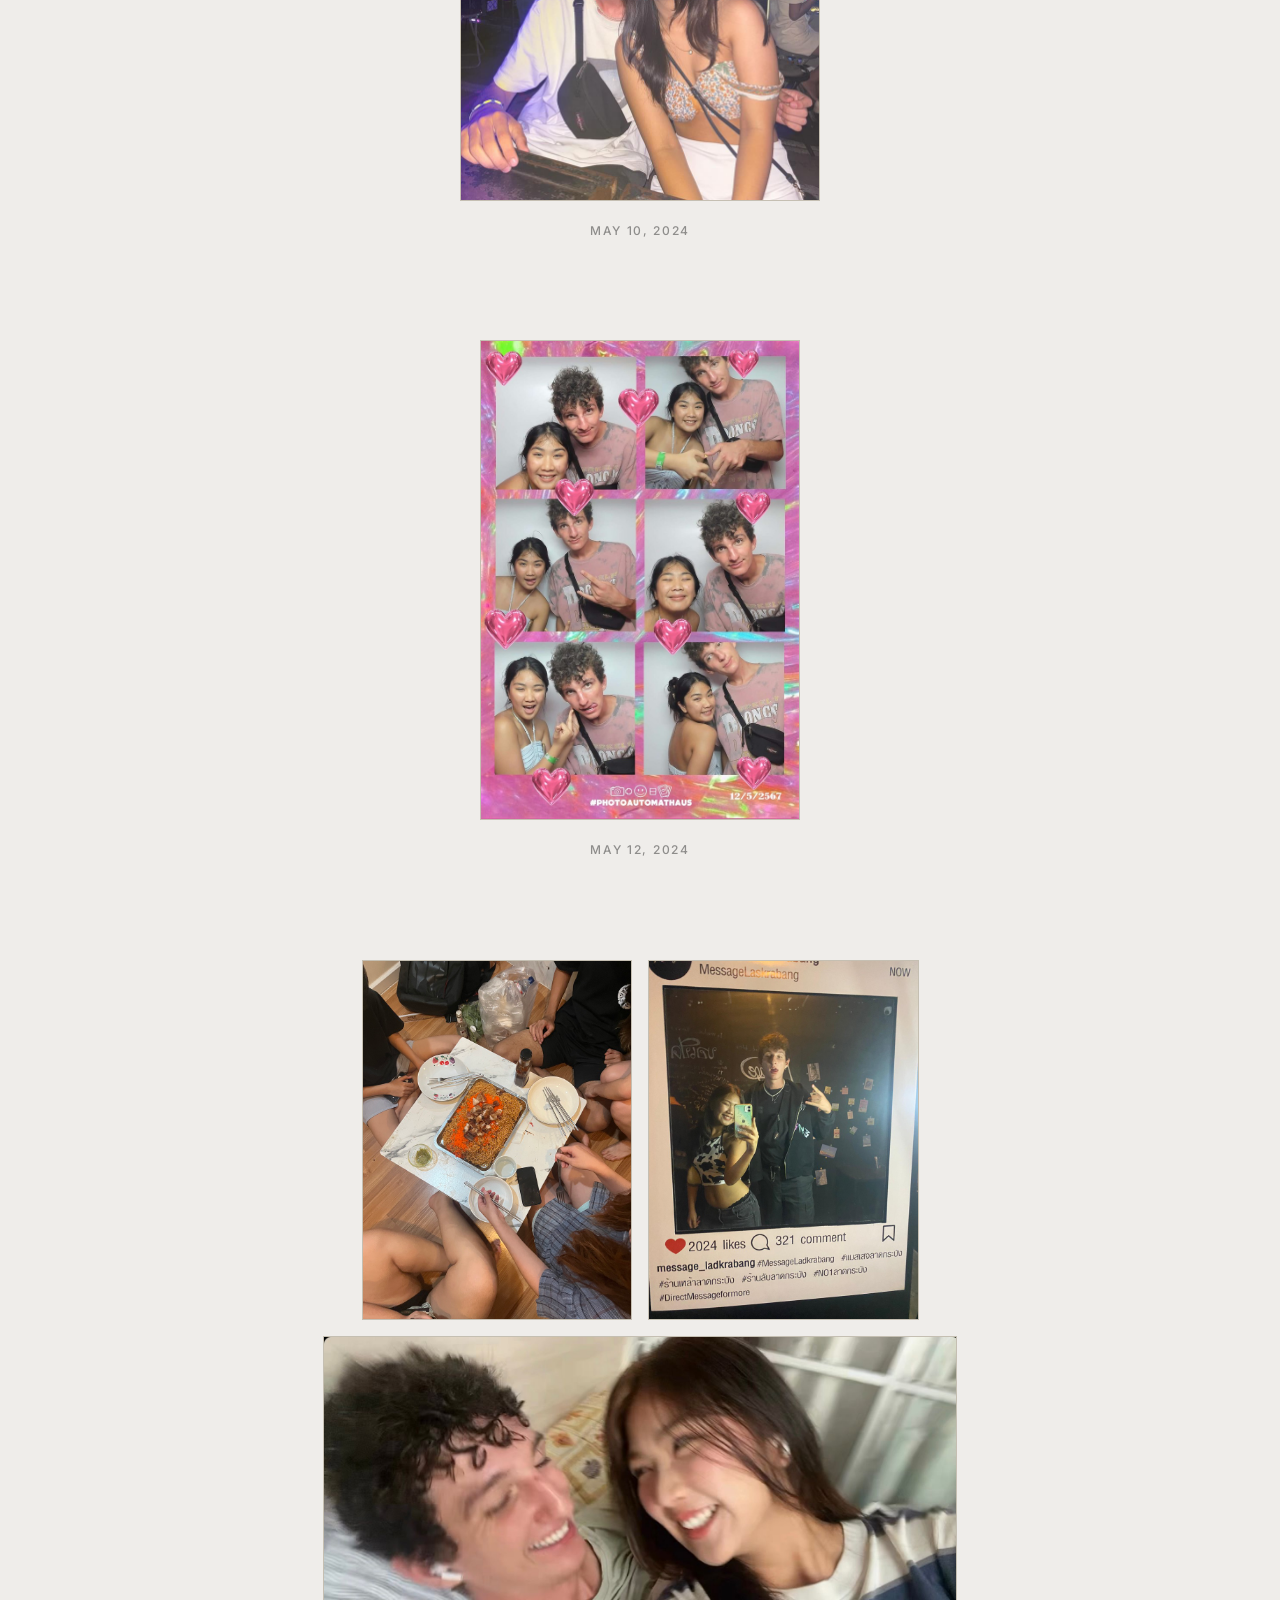
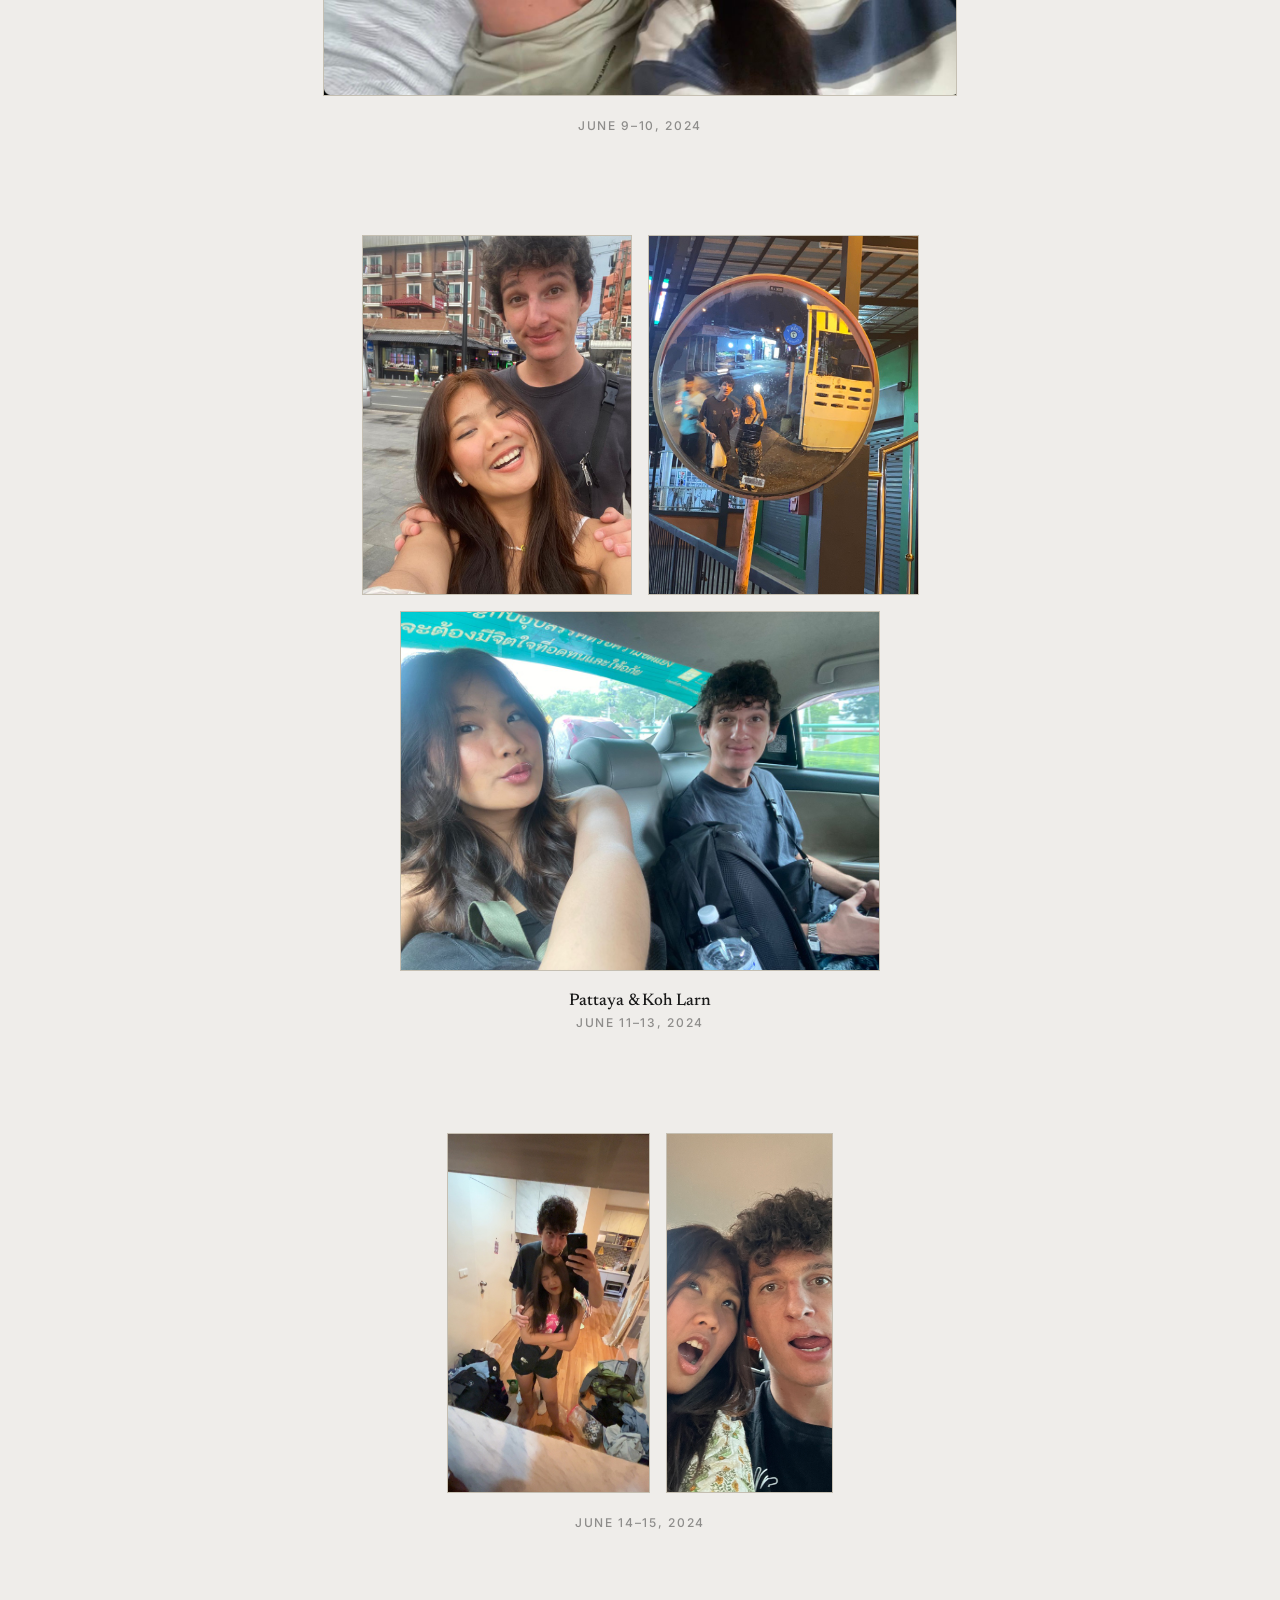
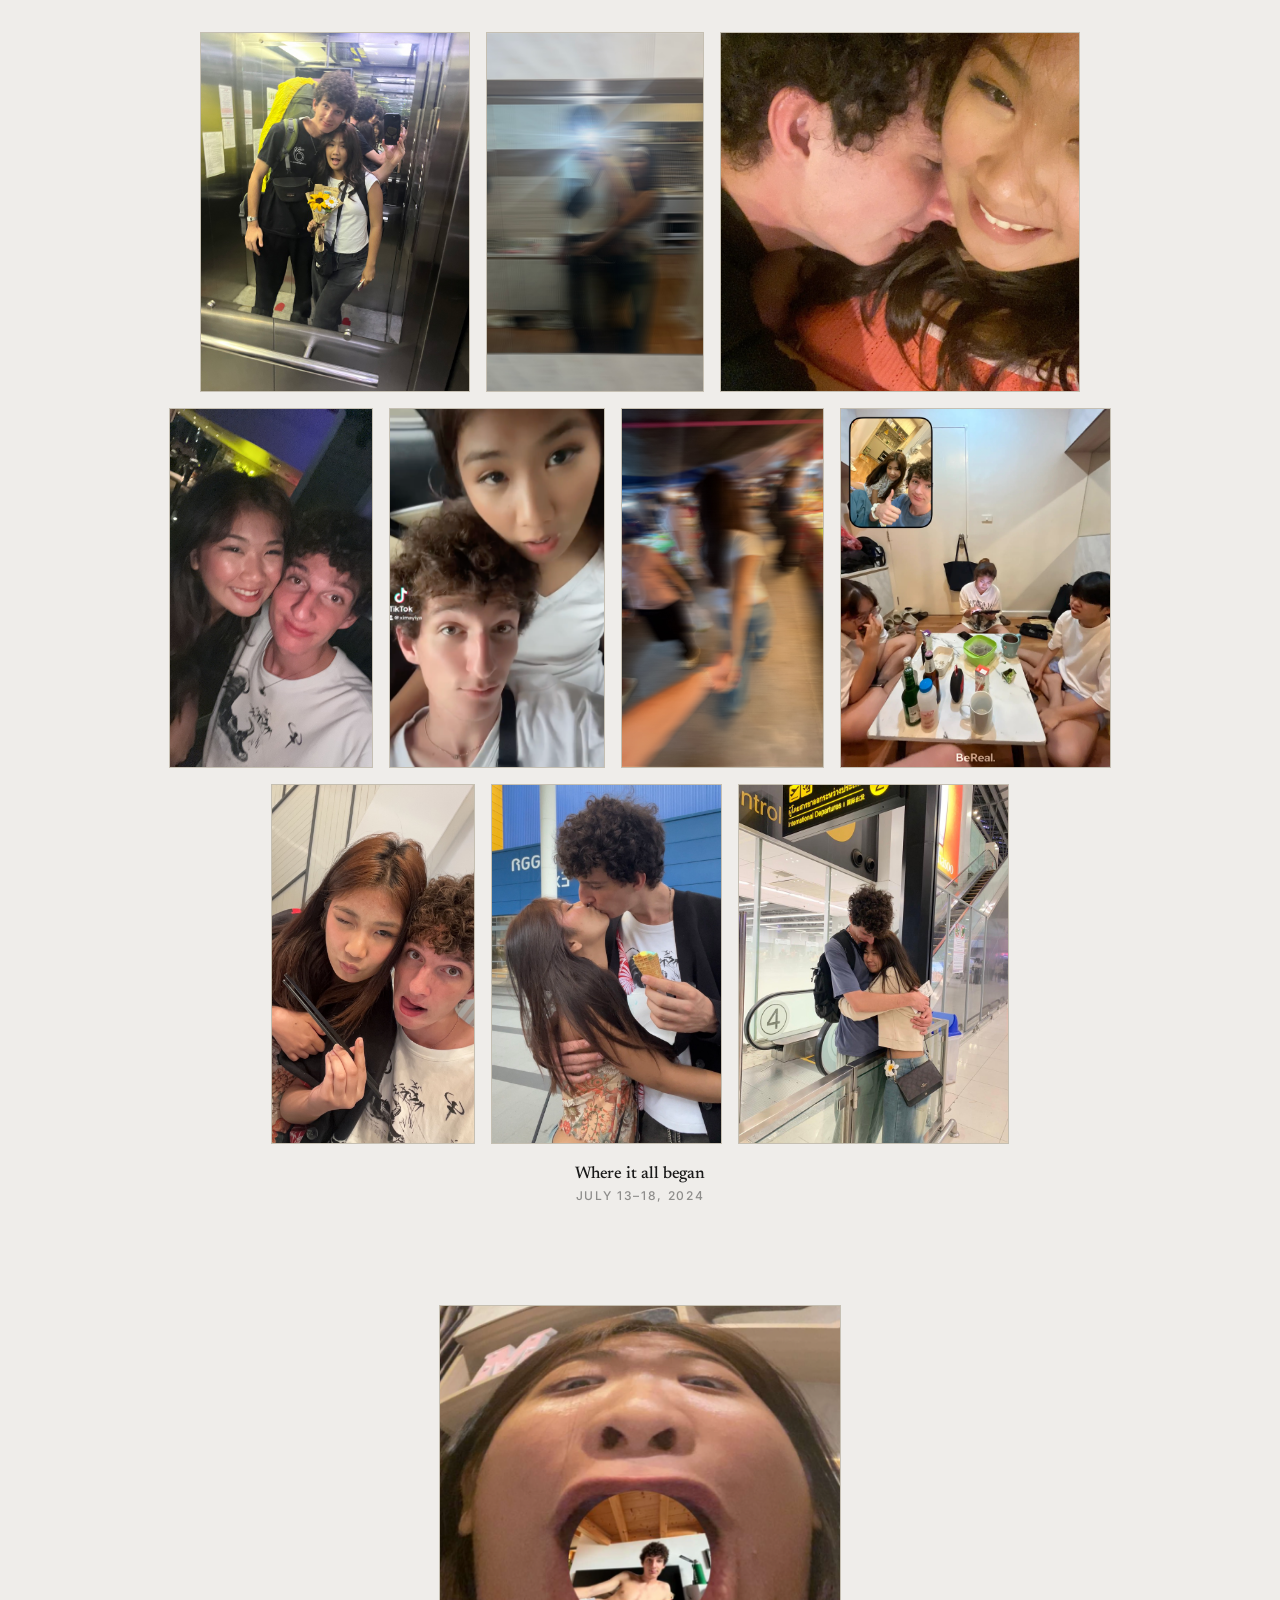
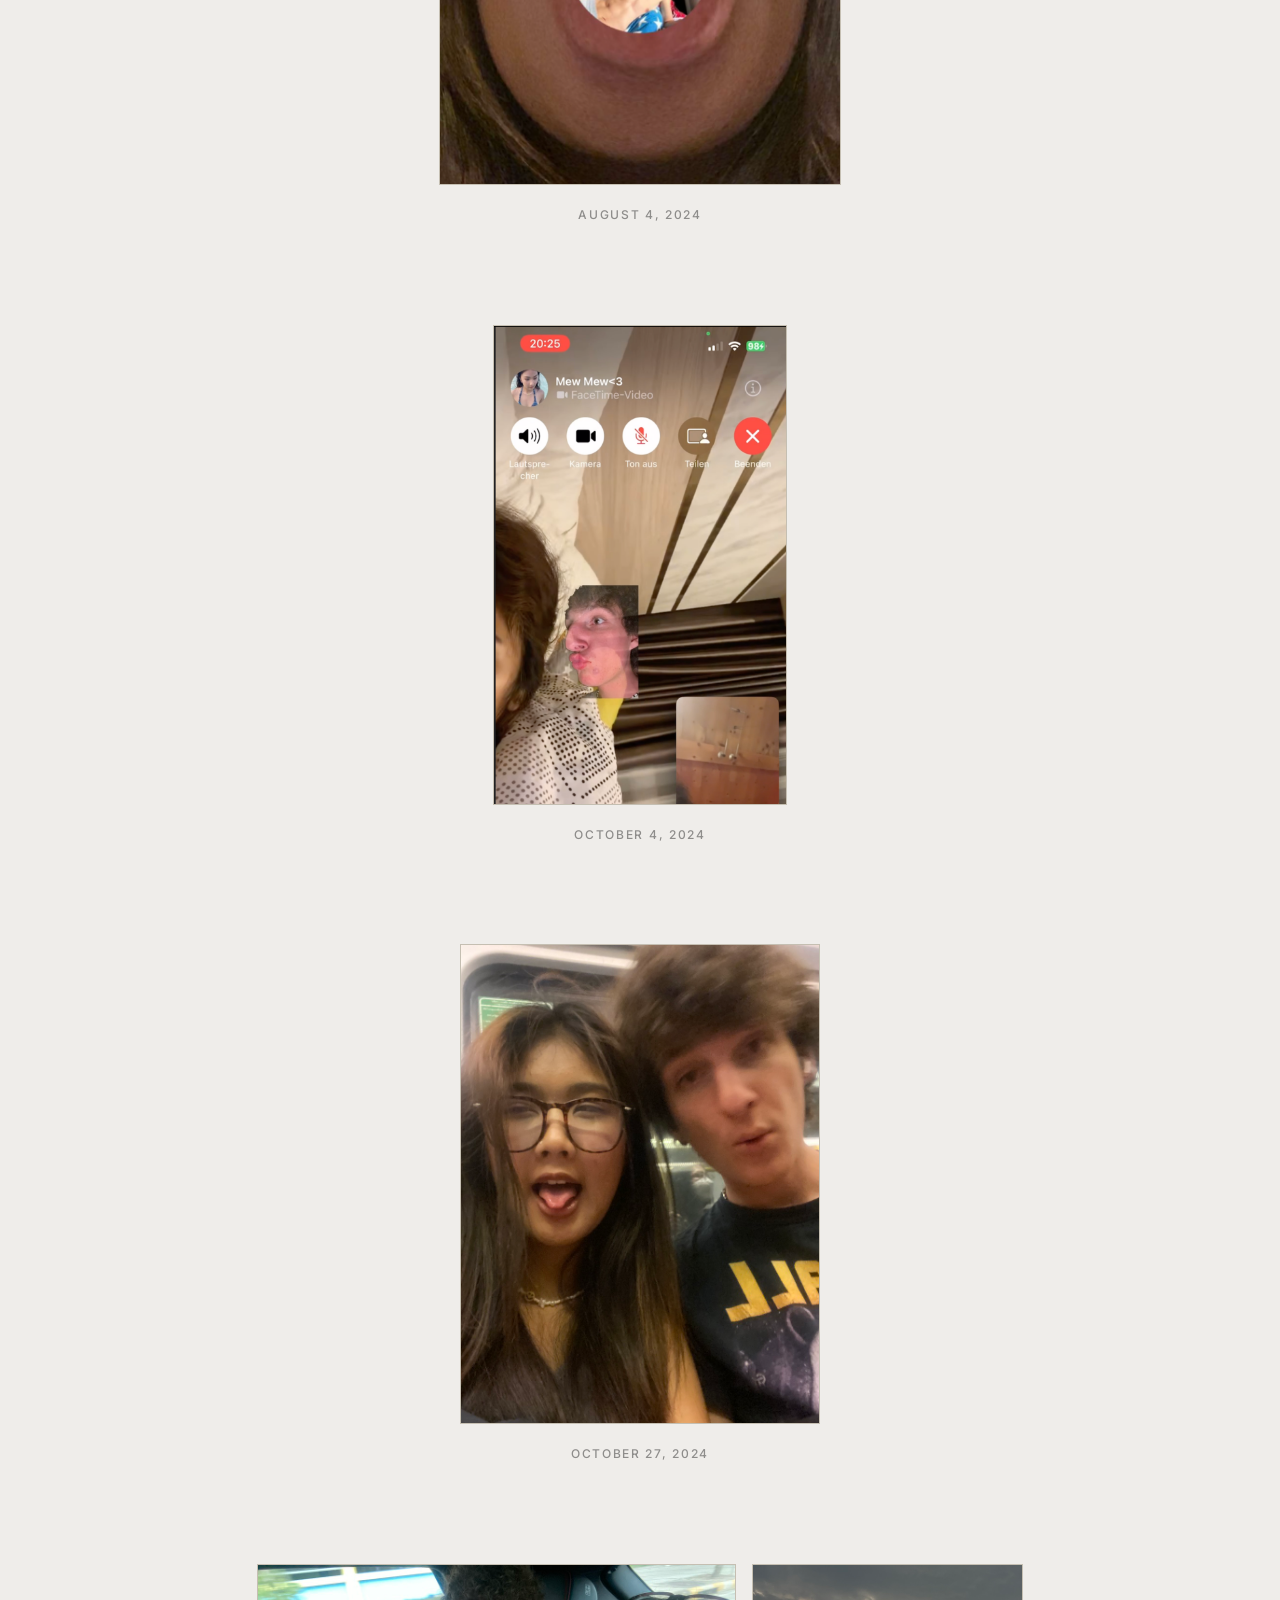
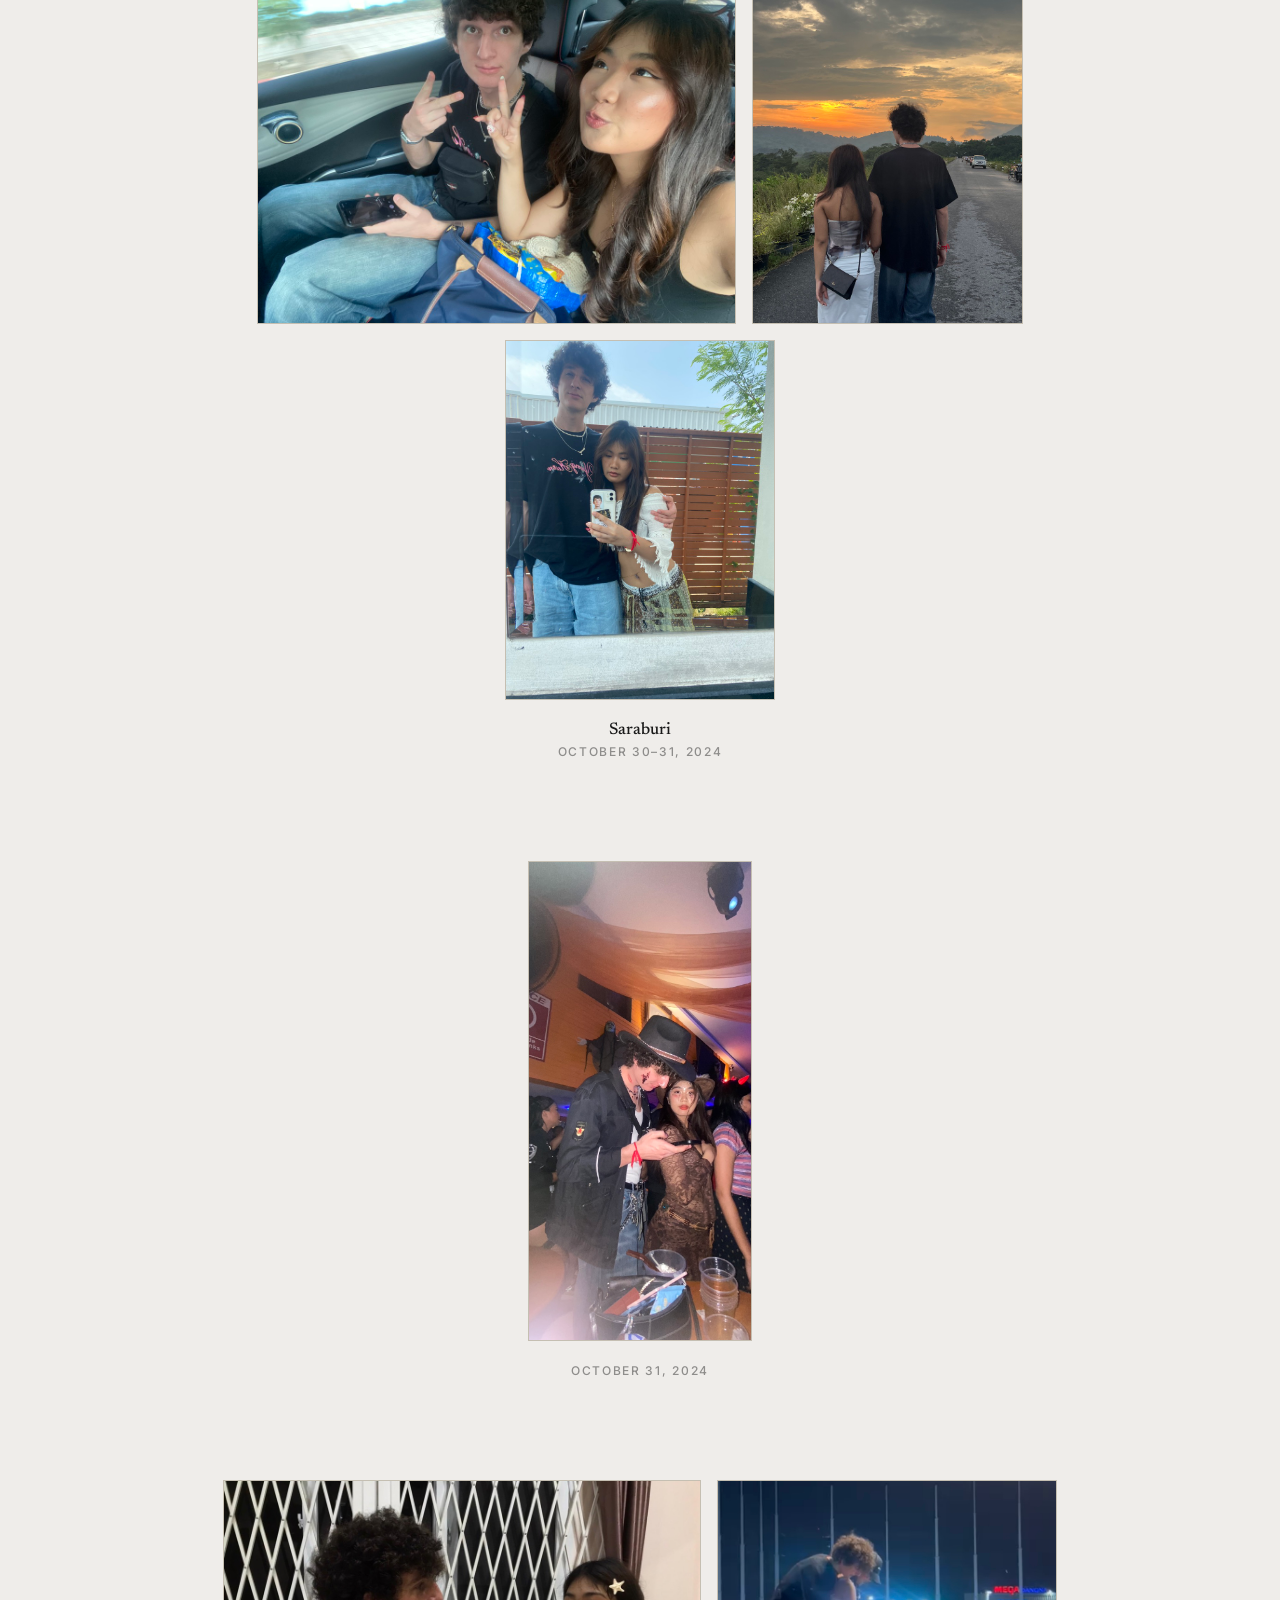
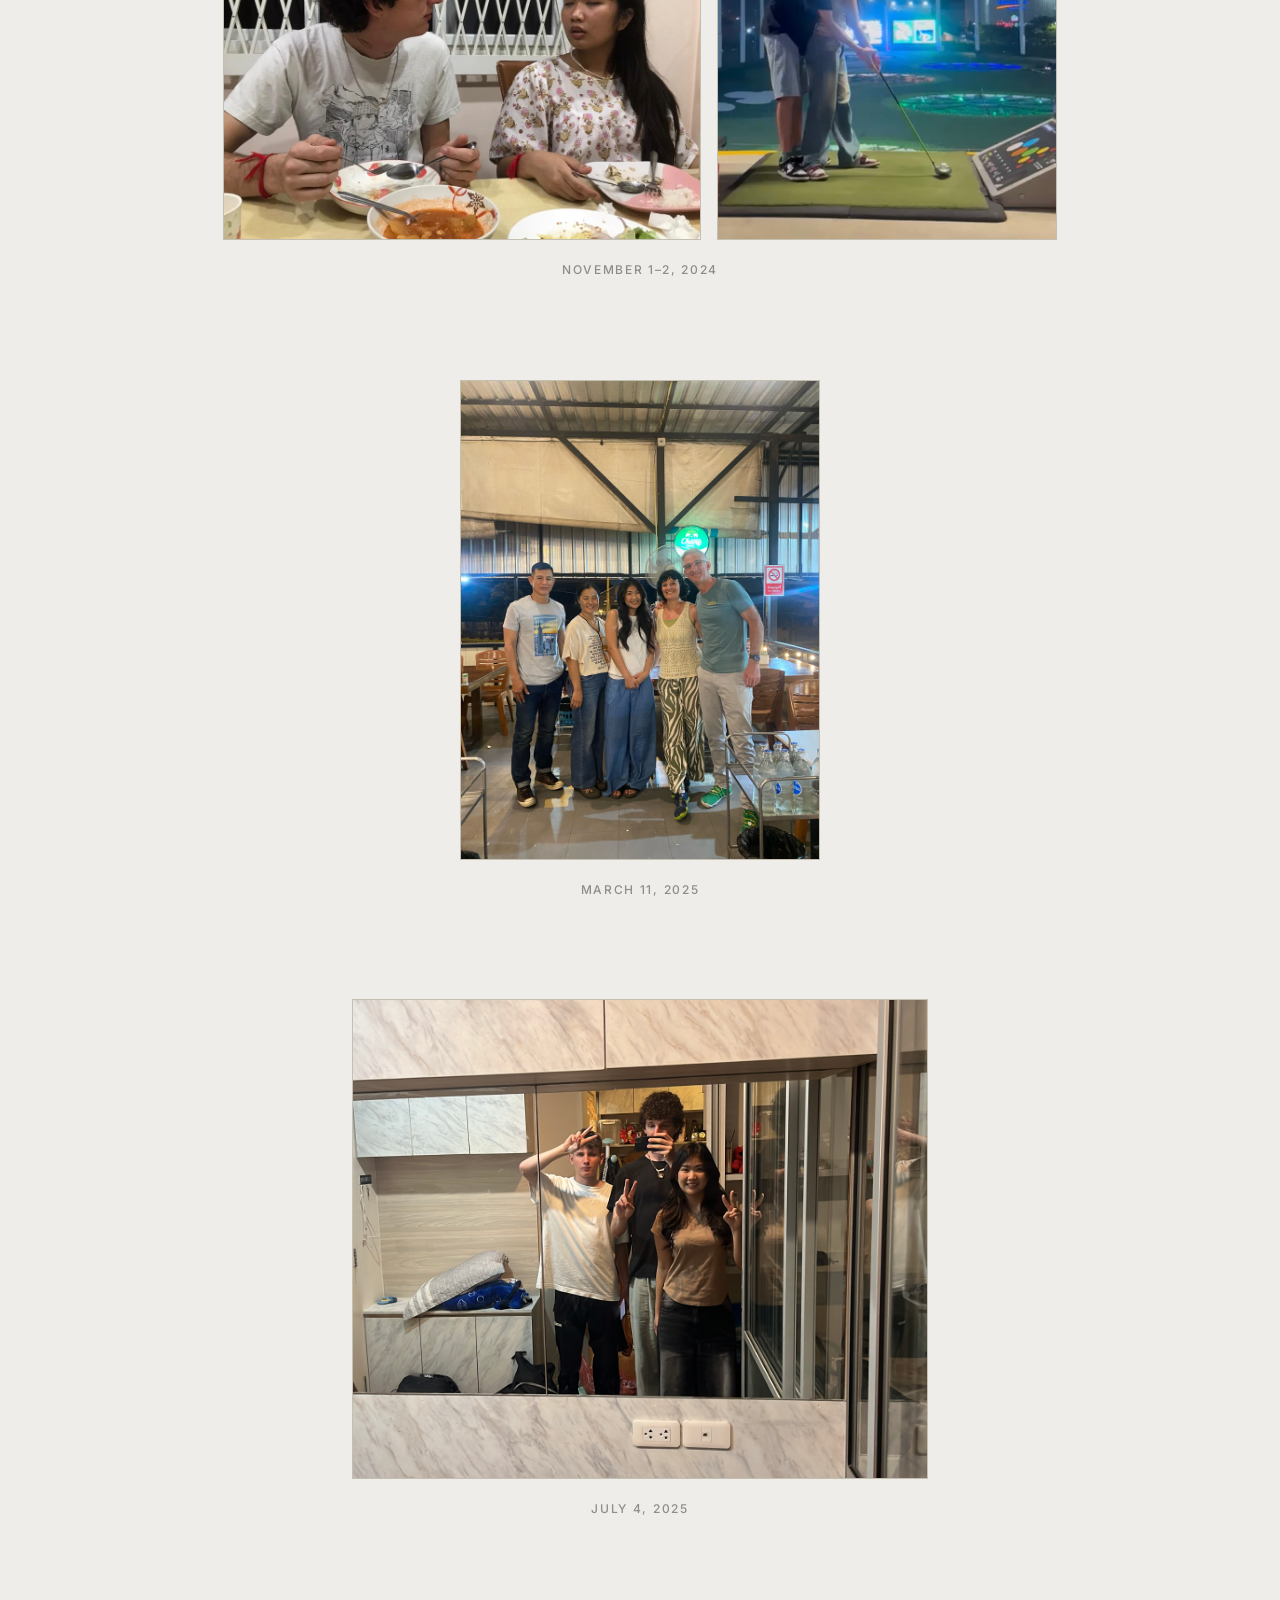
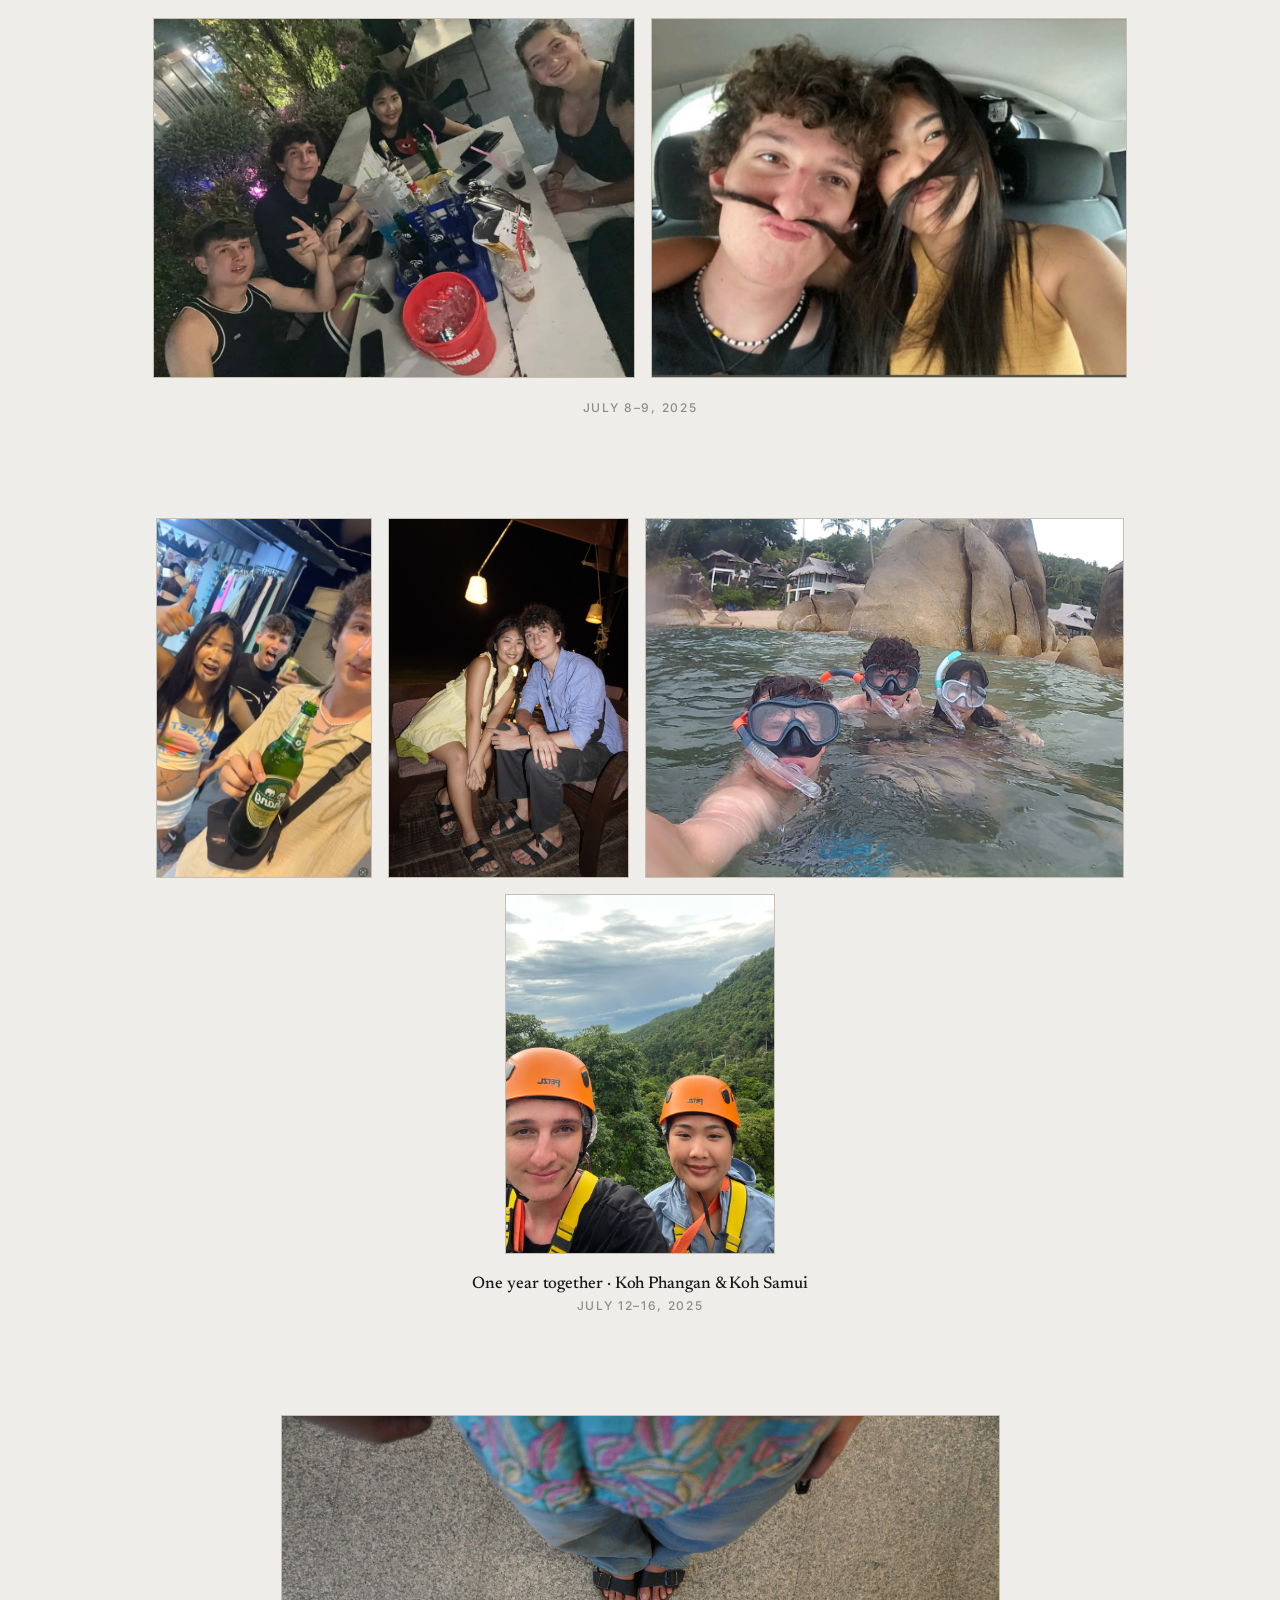
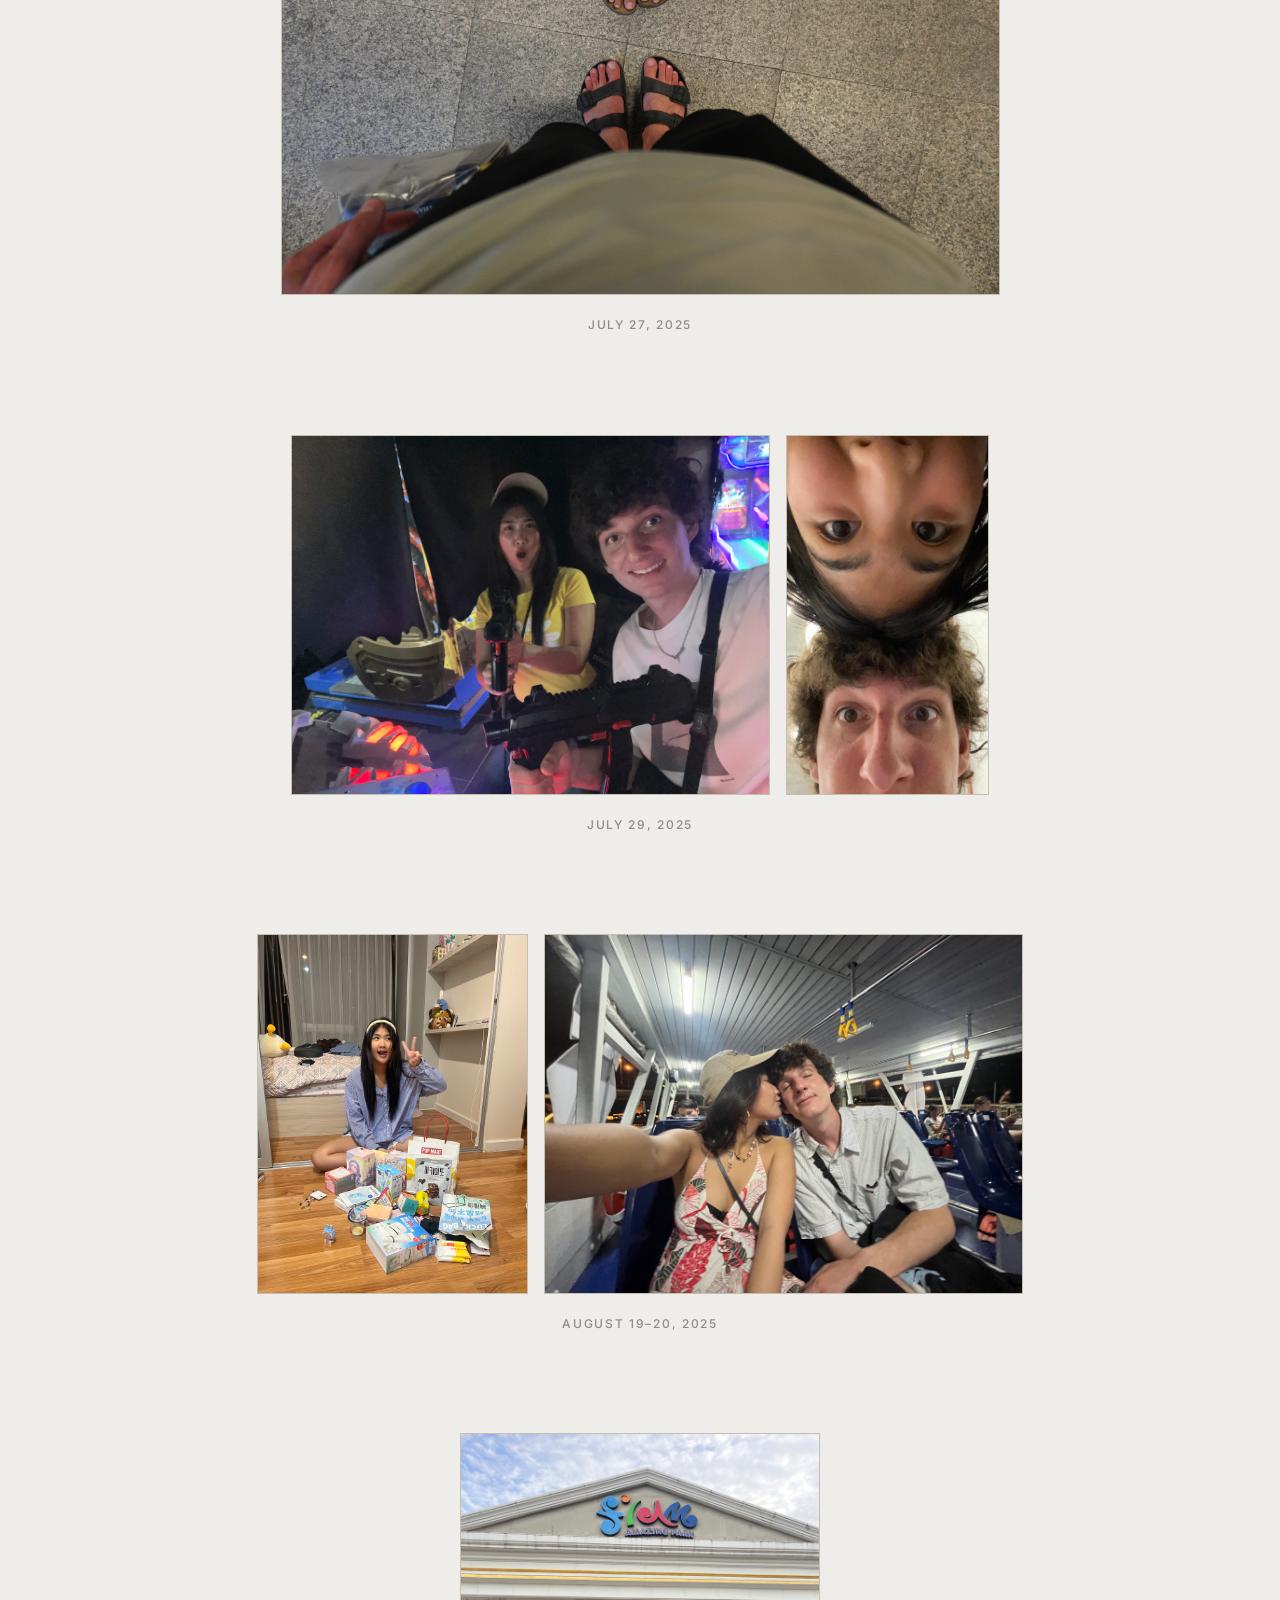
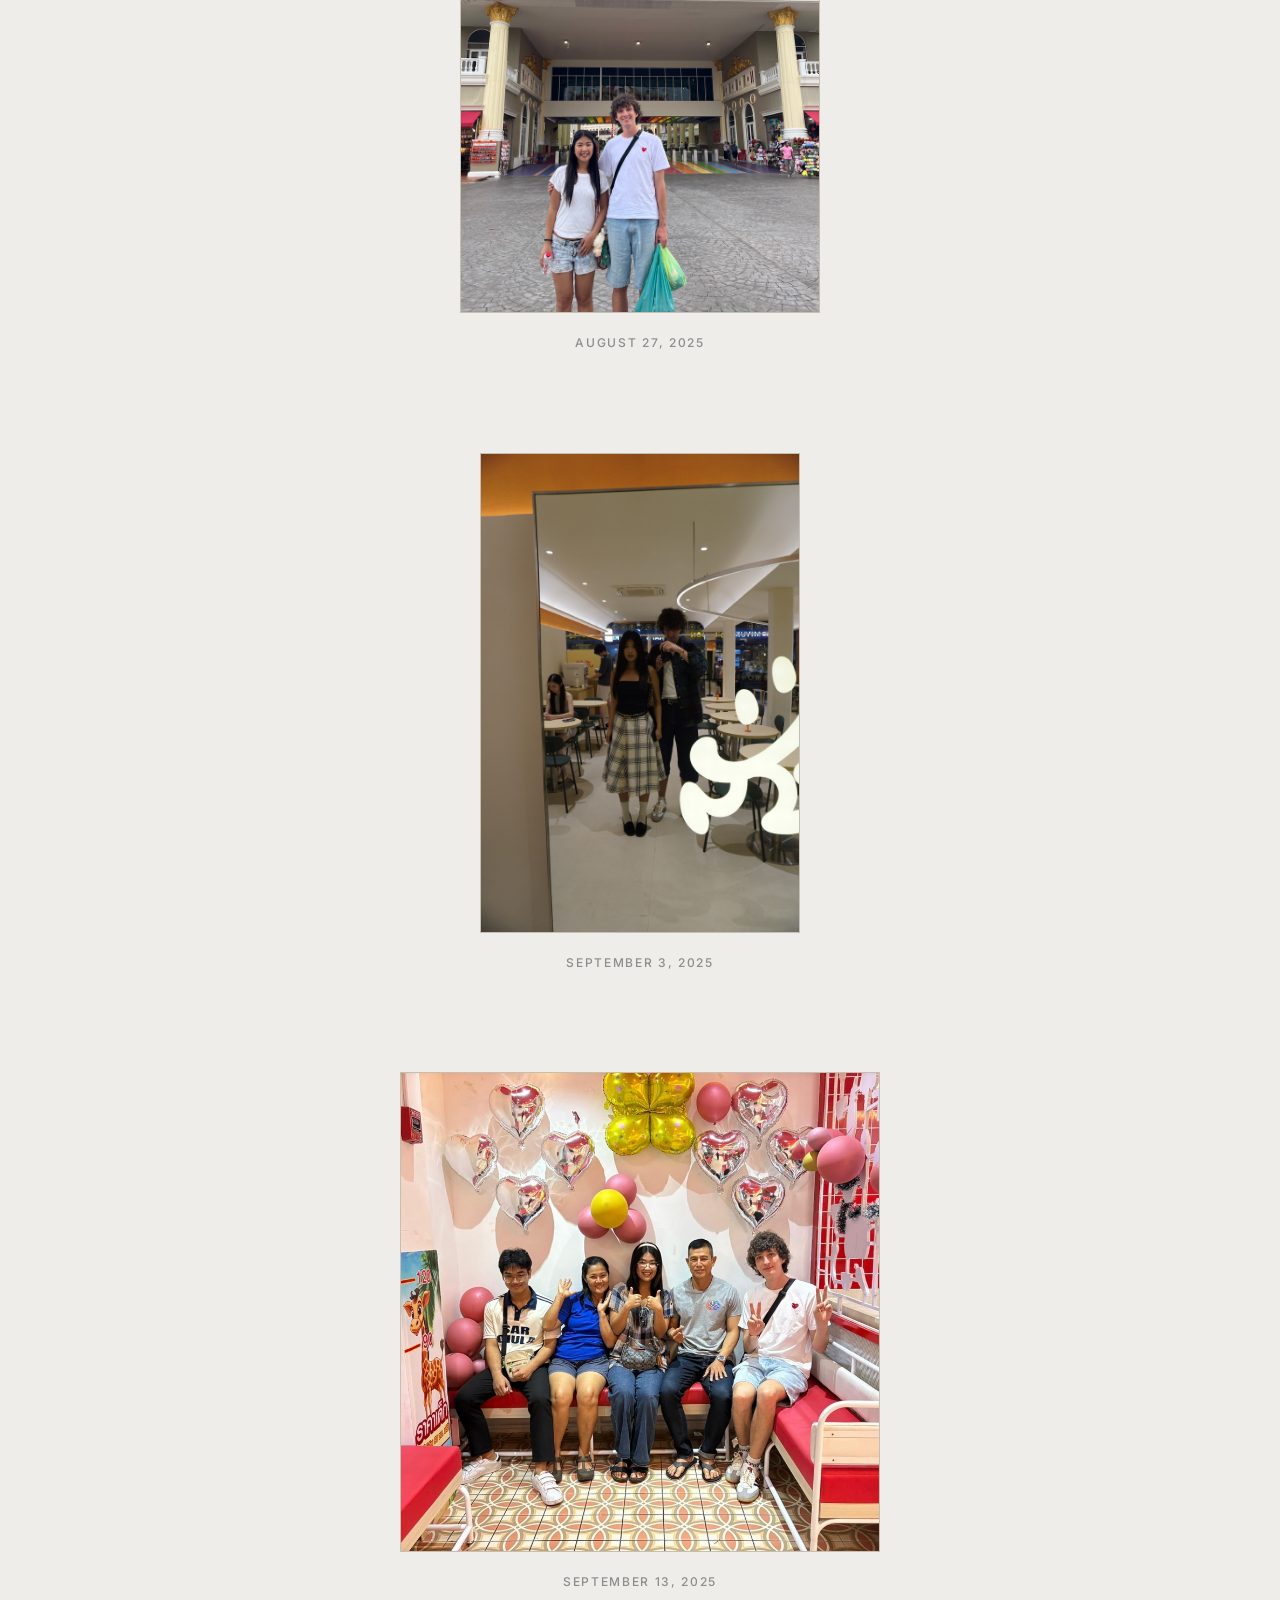
==== commit 911f5a8d: "Sort pictures per holiday into sections" ====
--- a/docs/story.html
+++ b/docs/story.html
@@ -40,14 +40,14 @@
     </div>
 
     <div class="flow-stop solo">
-      <img class="flow-photo" src="photos/20240510.jpeg" alt="Photo from May 10, 2024" width="720" height="960">
+      <img class="flow-photo" loading="lazy" src="photos/20240510.jpeg" alt="Photo from May 10, 2024" width="720" height="960">
       <div class="flow-stop-caption">
         <span class="note">May 10, 2024</span>
       </div>
     </div>
 
     <div class="flow-stop solo">
-      <img class="flow-photo" src="photos/20240512.jpeg" alt="Photo from May 12, 2024" width="724" height="1086">
+      <img class="flow-photo" loading="lazy" src="photos/20240512.jpeg" alt="Photo from May 12, 2024" width="724" height="1086">
       <div class="flow-stop-caption">
         <span class="note">May 12, 2024</span>
       </div>
@@ -55,32 +55,49 @@
 
     <div class="flow-stop big">
       <div class="flow-photos">
-        <img class="flow-photo" src="photos/20240609.jpeg" alt="Photo from June 9, 2024" width="768" height="1024">
-        <img class="flow-photo" src="photos/20240610.jpeg" alt="Photo from June 10, 2024" width="768" height="1024">
-        <img class="flow-photo" src="photos/202406101.jpeg" alt="Photo from June 10, 2024" width="1464" height="828">
-        <img class="flow-photo" src="photos/20240611.jpeg" alt="Photo from June 11, 2024" width="768" height="1024">
-        <img class="flow-photo" src="photos/20240612.jpeg" alt="Photo from June 12, 2024" width="768" height="1024">
-        <img class="flow-photo" src="photos/20240613.jpeg" alt="Photo from June 13, 2024" width="1024" height="768">
-        <img class="flow-photo" src="photos/20240614.jpeg" alt="Photo from June 14, 2024" width="665" height="1182">
-        <img class="flow-photo" src="photos/20240615.jpeg" alt="Photo from June 15, 2024" width="602" height="1304">
-      </div>
-      <div class="flow-stop-caption">
-        <span class="note">June 9–15, 2024</span>
-      </div>
-    </div>
-
-    <div class="flow-stop big">
-      <div class="flow-photos">
-        <img class="flow-photo" src="photos/20240713.jpeg" alt="Photo from July 13, 2024" width="768" height="1024">
-        <img class="flow-photo" src="photos/202407131.jpeg" alt="Photo from July 13, 2024" width="970" height="1611">
-        <img class="flow-photo" src="photos/202407132.jpeg" alt="Photo from July 13, 2024" width="886" height="886">
-        <img class="flow-photo" src="photos/20240714.jpeg" alt="Photo from July 14, 2024" width="665" height="1182">
-        <img class="flow-photo" src="photos/20240715.jpeg" alt="Photo from July 15, 2024" width="998" height="1666">
-        <img class="flow-photo" src="photos/202407151.jpeg" alt="Photo from July 15, 2024" width="1242" height="2208">
-        <img class="flow-photo" src="photos/20240716.jpeg" alt="Photo from July 16, 2024" width="768" height="1024">
-        <img class="flow-photo" src="photos/20240717.jpeg" alt="Photo from July 17, 2024" width="665" height="1182">
-        <img class="flow-photo" src="photos/202407171.jpeg" alt="Photo from July 17, 2024" width="710" height="1106">
-        <img class="flow-photo" src="photos/20240718.jpeg" alt="Photo from July 18, 2024" width="768" height="1024">
+        <img class="flow-photo" loading="lazy" src="photos/20240609.jpeg" alt="Photo from June 9, 2024" width="768" height="1024">
+        <img class="flow-photo" loading="lazy" src="photos/20240610.jpeg" alt="Photo from June 10, 2024" width="768" height="1024">
+        <img class="flow-photo" loading="lazy" src="photos/202406101.jpeg" alt="Photo from June 10, 2024" width="1464" height="828">
+      </div>
+      <div class="flow-stop-caption">
+        <span class="note">June 9–10, 2024</span>
+      </div>
+    </div>
+
+    <div class="flow-stop big">
+      <div class="flow-photos">
+        <img class="flow-photo" loading="lazy" src="photos/20240611.jpeg" alt="Photo from Pattaya, June 11, 2024" width="768" height="1024">
+        <img class="flow-photo" loading="lazy" src="photos/20240612.jpeg" alt="Photo from Pattaya, June 12, 2024" width="768" height="1024">
+        <img class="flow-photo" loading="lazy" src="photos/20240613.jpeg" alt="Photo from Koh Larn, June 13, 2024" width="1024" height="768">
+      </div>
+      <div class="flow-stop-caption">
+        <span class="caption-title">Pattaya &amp; Koh Larn</span>
+        <span class="note">June 11–13, 2024</span>
+      </div>
+    </div>
+
+    <div class="flow-stop small">
+      <div class="flow-photos">
+        <img class="flow-photo" loading="lazy" src="photos/20240614.jpeg" alt="Photo from June 14, 2024" width="665" height="1182">
+        <img class="flow-photo" loading="lazy" src="photos/20240615.jpeg" alt="Photo from June 15, 2024" width="602" height="1304">
+      </div>
+      <div class="flow-stop-caption">
+        <span class="note">June 14–15, 2024</span>
+      </div>
+    </div>
+
+    <div class="flow-stop big">
+      <div class="flow-photos">
+        <img class="flow-photo" loading="lazy" src="photos/20240713.jpeg" alt="Photo from July 13, 2024" width="768" height="1024">
+        <img class="flow-photo" loading="lazy" src="photos/202407131.jpeg" alt="Photo from July 13, 2024" width="970" height="1611">
+        <img class="flow-photo" loading="lazy" src="photos/202407132.jpeg" alt="Photo from July 13, 2024" width="886" height="886">
+        <img class="flow-photo" loading="lazy" src="photos/20240714.jpeg" alt="Photo from July 14, 2024" width="665" height="1182">
+        <img class="flow-photo" loading="lazy" src="photos/20240715.jpeg" alt="Photo from July 15, 2024" width="998" height="1666">
+        <img class="flow-photo" loading="lazy" src="photos/202407151.jpeg" alt="Photo from July 15, 2024" width="1242" height="2208">
+        <img class="flow-photo" loading="lazy" src="photos/20240716.jpeg" alt="Photo from July 16, 2024" width="768" height="1024">
+        <img class="flow-photo" loading="lazy" src="photos/20240717.jpeg" alt="Photo from July 17, 2024" width="665" height="1182">
+        <img class="flow-photo" loading="lazy" src="photos/202407171.jpeg" alt="Photo from July 17, 2024" width="710" height="1106">
+        <img class="flow-photo" loading="lazy" src="photos/20240718.jpeg" alt="Photo from July 18, 2024" width="768" height="1024">
       </div>
       <div class="flow-stop-caption">
         <span class="caption-title">Where it all began</span>
@@ -89,21 +106,21 @@
     </div>
 
     <div class="flow-stop solo">
-      <img class="flow-photo" src="photos/20240804.png" alt="Photo from August 4, 2024" width="838" height="1002">
+      <img class="flow-photo" loading="lazy" src="photos/20240804.png" alt="Photo from August 4, 2024" width="838" height="1002">
       <div class="flow-stop-caption">
         <span class="note">August 4, 2024</span>
       </div>
     </div>
 
     <div class="flow-stop solo">
-      <img class="flow-photo" src="photos/20241004.png" alt="Photo from October 4, 2024" width="858" height="1400">
+      <img class="flow-photo" loading="lazy" src="photos/20241004.png" alt="Photo from October 4, 2024" width="858" height="1400">
       <div class="flow-stop-caption">
         <span class="note">October 4, 2024</span>
       </div>
     </div>
 
     <div class="flow-stop solo">
-      <img class="flow-photo" src="photos/20241027.jpeg" alt="Photo from October 27, 2024" width="768" height="1024">
+      <img class="flow-photo" loading="lazy" src="photos/20241027.jpeg" alt="Photo from October 27, 2024" width="768" height="1024">
       <div class="flow-stop-caption">
         <span class="note">October 27, 2024</span>
       </div>
@@ -111,27 +128,42 @@
 
     <div class="flow-stop big">
       <div class="flow-photos">
-        <img class="flow-photo" src="photos/20241030.jpeg" alt="Photo from October 30, 2024" width="1024" height="768">
-        <img class="flow-photo" src="photos/202410301.jpeg" alt="Photo from October 30, 2024" width="768" height="1024">
-        <img class="flow-photo" src="photos/20241031.jpeg" alt="Photo from October 31, 2024" width="768" height="1024">
-        <img class="flow-photo" src="photos/202410311.jpeg" alt="Photo from October 31, 2024" width="683" height="1477">
-        <img class="flow-photo" src="photos/20241101.jpeg" alt="Photo from November 1, 2024" width="1024" height="769">
-        <img class="flow-photo" src="photos/20241102.jpeg" alt="Photo from November 2, 2024" width="992" height="1051">
-      </div>
-      <div class="flow-stop-caption">
-        <span class="note">October 30 – November 2, 2024</span>
-      </div>
-    </div>
-
-    <div class="flow-stop solo">
-      <img class="flow-photo" src="photos/20250311.jpeg" alt="Photo from March 11, 2025" width="1536" height="2048">
+        <img class="flow-photo" loading="lazy" src="photos/20241030.jpeg" alt="Photo from Saraburi, October 30, 2024" width="1024" height="768">
+        <img class="flow-photo" loading="lazy" src="photos/202410301.jpeg" alt="Photo from Saraburi, October 30, 2024" width="768" height="1024">
+        <img class="flow-photo" loading="lazy" src="photos/20241031.jpeg" alt="Photo from Saraburi, October 31, 2024" width="768" height="1024">
+      </div>
+      <div class="flow-stop-caption">
+        <span class="caption-title">Saraburi</span>
+        <span class="note">October 30–31, 2024</span>
+      </div>
+    </div>
+
+    <div class="flow-stop solo">
+      <img class="flow-photo" loading="lazy" src="photos/202410311.jpeg" alt="Halloween in Bangkok, October 31, 2024" width="683" height="1477">
+      <div class="flow-stop-caption">
+        <span class="note">October 31, 2024</span>
+      </div>
+    </div>
+
+    <div class="flow-stop small">
+      <div class="flow-photos">
+        <img class="flow-photo" loading="lazy" src="photos/20241101.jpeg" alt="Photo from November 1, 2024" width="1024" height="769">
+        <img class="flow-photo" loading="lazy" src="photos/20241102.jpeg" alt="Photo from November 2, 2024" width="992" height="1051">
+      </div>
+      <div class="flow-stop-caption">
+        <span class="note">November 1–2, 2024</span>
+      </div>
+    </div>
+
+    <div class="flow-stop solo">
+      <img class="flow-photo" loading="lazy" src="photos/20250311.jpeg" alt="Photo from March 11, 2025" width="1536" height="2048">
       <div class="flow-stop-caption">
         <span class="note">March 11, 2025</span>
       </div>
     </div>
 
     <div class="flow-stop solo">
-      <img class="flow-photo" src="photos/20250704.jpeg" alt="Photo from July 4, 2025" width="2592" height="2160">
+      <img class="flow-photo" loading="lazy" src="photos/20250704.jpeg" alt="Photo from July 4, 2025" width="2592" height="2160">
       <div class="flow-stop-caption">
         <span class="note">July 4, 2025</span>
       </div>
@@ -139,8 +171,8 @@
 
     <div class="flow-stop big">
       <div class="flow-photos">
-        <img class="flow-photo" src="photos/20250708.jpeg" alt="Photo from July 8, 2025" width="1170" height="873">
-        <img class="flow-photo" src="photos/20250709.jpeg" alt="Photo from July 9, 2025" width="1020" height="770">
+        <img class="flow-photo" loading="lazy" src="photos/20250708.jpeg" alt="Photo from July 8, 2025" width="1170" height="873">
+        <img class="flow-photo" loading="lazy" src="photos/20250709.jpeg" alt="Photo from July 9, 2025" width="1020" height="770">
       </div>
       <div class="flow-stop-caption">
         <span class="note">July 8–9, 2025</span>
@@ -149,25 +181,19 @@
 
     <div class="flow-stop big">
       <div class="flow-photos">
-        <img class="flow-photo" src="photos/20250712.jpeg" alt="Photo from July 12, 2025" width="1030" height="1720">
-        <img class="flow-photo" src="photos/20250713.jpeg" alt="Photo from July 13, 2025" width="724" height="1086">
-        <img class="flow-photo" src="photos/20250714.jpeg" alt="Photo from July 14, 2025" width="2048" height="1536">
-      </div>
-      <div class="flow-stop-caption">
-        <span class="caption-title">One year together</span>
-        <span class="note">July 12–14, 2025</span>
-      </div>
-    </div>
-
-    <div class="flow-stop solo">
-      <img class="flow-photo" src="photos/20250716.jpeg" alt="Photo from July 16, 2025" width="768" height="1024">
-      <div class="flow-stop-caption">
-        <span class="note">July 16, 2025</span>
-      </div>
-    </div>
-
-    <div class="flow-stop solo">
-      <img class="flow-photo" src="photos/20250727.jpeg" alt="Photo from July 27, 2025" width="2172" height="1448">
+        <img class="flow-photo" loading="lazy" src="photos/20250712.jpeg" alt="Photo from Koh Phangan, July 12, 2025" width="1030" height="1720">
+        <img class="flow-photo" loading="lazy" src="photos/20250713.jpeg" alt="Photo from Koh Phangan, July 13, 2025" width="724" height="1086">
+        <img class="flow-photo" loading="lazy" src="photos/20250714.jpeg" alt="Photo from Koh Samui, July 14, 2025" width="2048" height="1536">
+        <img class="flow-photo" loading="lazy" src="photos/20250716.jpeg" alt="Photo from Koh Samui, July 16, 2025" width="768" height="1024">
+      </div>
+      <div class="flow-stop-caption">
+        <span class="caption-title">One year together &middot; Koh Phangan &amp; Koh Samui</span>
+        <span class="note">July 12–16, 2025</span>
+      </div>
+    </div>
+
+    <div class="flow-stop solo">
+      <img class="flow-photo" loading="lazy" src="photos/20250727.jpeg" alt="Photo from July 27, 2025" width="2172" height="1448">
       <div class="flow-stop-caption">
         <span class="note">July 27, 2025</span>
       </div>
@@ -175,8 +201,8 @@
 
     <div class="flow-stop small">
       <div class="flow-photos">
-        <img class="flow-photo" src="photos/20250729.jpeg" alt="Photo from July 29, 2025" width="2048" height="1536">
-        <img class="flow-photo" src="photos/202507291.jpeg" alt="Photo from July 29, 2025" width="900" height="1600">
+        <img class="flow-photo" loading="lazy" src="photos/20250729.jpeg" alt="Photo from July 29, 2025" width="2048" height="1536">
+        <img class="flow-photo" loading="lazy" src="photos/202507291.jpeg" alt="Photo from July 29, 2025" width="900" height="1600">
       </div>
       <div class="flow-stop-caption">
         <span class="note">July 29, 2025</span>
@@ -185,8 +211,8 @@
 
     <div class="flow-stop big">
       <div class="flow-photos">
-        <img class="flow-photo" src="photos/20250819.jpeg" alt="Photo from August 19, 2025" width="768" height="1024">
-        <img class="flow-photo" src="photos/20250820.jpeg" alt="Photo from August 20, 2025" width="1024" height="768">
+        <img class="flow-photo" loading="lazy" src="photos/20250819.jpeg" alt="Photo from August 19, 2025" width="768" height="1024">
+        <img class="flow-photo" loading="lazy" src="photos/20250820.jpeg" alt="Photo from August 20, 2025" width="1024" height="768">
       </div>
       <div class="flow-stop-caption">
         <span class="note">August 19–20, 2025</span>
@@ -194,21 +220,21 @@
     </div>
 
     <div class="flow-stop solo">
-      <img class="flow-photo" src="photos/20250827.jpeg" alt="Photo from August 27, 2025" width="768" height="1024">
+      <img class="flow-photo" loading="lazy" src="photos/20250827.jpeg" alt="Photo from August 27, 2025" width="768" height="1024">
       <div class="flow-stop-caption">
         <span class="note">August 27, 2025</span>
       </div>
     </div>
 
     <div class="flow-stop solo">
-      <img class="flow-photo" src="photos/20250903.jpeg" alt="Photo from September 3, 2025" width="724" height="1086">
+      <img class="flow-photo" loading="lazy" src="photos/20250903.jpeg" alt="Photo from September 3, 2025" width="724" height="1086">
       <div class="flow-stop-caption">
         <span class="note">September 3, 2025</span>
       </div>
     </div>
 
     <div class="flow-stop solo">
-      <img class="flow-photo" src="photos/20250913.jpeg" alt="Photo from September 13, 2025" width="886" height="886">
+      <img class="flow-photo" loading="lazy" src="photos/20250913.jpeg" alt="Photo from September 13, 2025" width="886" height="886">
       <div class="flow-stop-caption">
         <span class="note">September 13, 2025</span>
       </div>
@@ -216,68 +242,64 @@
 
     <div class="flow-stop small">
       <div class="flow-photos">
-        <img class="flow-photo" src="photos/20250917.jpeg" alt="Photo from September 17, 2025" width="2172" height="1448">
-        <img class="flow-photo" src="photos/202509171.jpeg" alt="Photo from September 17, 2025" width="724" height="1086">
-      </div>
-      <div class="flow-stop-caption">
+        <img class="flow-photo" loading="lazy" src="photos/20250917.jpeg" alt="Photo from Kanchanaburi, September 17, 2025" width="2172" height="1448">
+        <img class="flow-photo" loading="lazy" src="photos/202509171.jpeg" alt="Photo from Kanchanaburi, September 17, 2025" width="724" height="1086">
+      </div>
+      <div class="flow-stop-caption">
+        <span class="caption-title">Kanchanaburi</span>
         <span class="note">September 17, 2025</span>
       </div>
     </div>
 
     <div class="flow-stop big">
       <div class="flow-photos">
-        <img class="flow-photo" src="photos/20250919.jpeg" alt="Photo from September 19, 2025" width="768" height="1024">
-        <img class="flow-photo" src="photos/202509191.jpeg" alt="Photo from September 19, 2025" width="768" height="1024">
-        <img class="flow-photo" src="photos/202509192.jpeg" alt="Photo from September 19, 2025" width="768" height="1024">
-        <img class="flow-photo" src="photos/202509193.jpeg" alt="Photo from September 19, 2025" width="768" height="1024">
-        <img class="flow-photo" src="photos/20250920.jpeg" alt="Photo from September 20, 2025" width="1086" height="724">
+        <img class="flow-photo" loading="lazy" src="photos/20250919.jpeg" alt="Photo from September 19, 2025" width="768" height="1024">
+        <img class="flow-photo" loading="lazy" src="photos/202509191.jpeg" alt="Photo from September 19, 2025" width="768" height="1024">
+        <img class="flow-photo" loading="lazy" src="photos/202509192.jpeg" alt="Photo from September 19, 2025" width="768" height="1024">
+        <img class="flow-photo" loading="lazy" src="photos/202509193.jpeg" alt="Photo from September 19, 2025" width="768" height="1024">
+        <img class="flow-photo" loading="lazy" src="photos/20250920.jpeg" alt="Photo from September 20, 2025" width="1086" height="724">
       </div>
       <div class="flow-stop-caption">
         <span class="note">September 19–20, 2025</span>
       </div>
     </div>
 
-    <div class="flow-stop solo">
-      <img class="flow-photo" src="photos/20251222.jpeg" alt="Photo from December 22, 2025" width="664" height="1182">
-      <div class="flow-stop-caption">
-        <span class="note">December 22, 2025</span>
-      </div>
-    </div>
-
-    <div class="flow-stop big">
-      <div class="flow-photos">
-        <img class="flow-photo" src="photos/20251224.jpeg" alt="Photo from December 24, 2025" width="1182" height="665">
-        <img class="flow-photo" src="photos/20251225.jpeg" alt="Photo from December 25, 2025" width="768" height="1024">
-        <img class="flow-photo" src="photos/202512251.jpeg" alt="Photo from December 25, 2025" width="1182" height="665">
-        <img class="flow-photo" src="photos/202512252.jpeg" alt="Photo from December 25, 2025" width="758" height="1036">
-        <img class="flow-photo" src="photos/20251226.jpeg" alt="Photo from December 26, 2025" width="359" height="638">
-        <img class="flow-photo" src="photos/20251227.jpeg" alt="Photo from December 27, 2025" width="2048" height="1536">
-      </div>
-      <div class="flow-stop-caption">
-        <span class="caption-title">Christmas together</span>
-        <span class="note">December 24–27, 2025</span>
-      </div>
-    </div>
-
-    <div class="flow-stop small">
-      <div class="flow-photos">
-        <img class="flow-photo" src="photos/20251229.jpeg" alt="Photo from December 29, 2025" width="1536" height="2048">
-        <img class="flow-photo" src="photos/202512291.jpeg" alt="Photo from December 29, 2025" width="1536" height="2048">
-      </div>
-      <div class="flow-stop-caption">
+    <div class="flow-stop big">
+      <div class="flow-photos">
+        <img class="flow-photo" loading="lazy" src="photos/20251222.jpeg" alt="Photo from Germany, December 22, 2025" width="664" height="1182">
+        <img class="flow-photo" loading="lazy" src="photos/20251224.jpeg" alt="Photo from Germany, December 24, 2025" width="1182" height="665">
+        <img class="flow-photo" loading="lazy" src="photos/20251225.jpeg" alt="Photo from Germany, December 25, 2025" width="768" height="1024">
+        <img class="flow-photo" loading="lazy" src="photos/202512251.jpeg" alt="Photo from Germany, December 25, 2025" width="1182" height="665">
+        <img class="flow-photo" loading="lazy" src="photos/202512252.jpeg" alt="Photo from Germany, December 25, 2025" width="758" height="1036">
+        <img class="flow-photo" loading="lazy" src="photos/20251226.jpeg" alt="Photo from Germany, December 26, 2025" width="359" height="638">
+        <img class="flow-photo" loading="lazy" src="photos/20251227.jpeg" alt="Photo from Germany, December 27, 2025" width="2048" height="1536">
+      </div>
+      <div class="flow-stop-caption">
+        <span class="caption-title">Christmas together in Germany</span>
+        <span class="note">December 22–27, 2025</span>
+      </div>
+    </div>
+
+    <div class="flow-stop small">
+      <div class="flow-photos">
+        <img class="flow-photo" loading="lazy" src="photos/20251229.jpeg" alt="Photo from Paris, December 29, 2025" width="1536" height="2048">
+        <img class="flow-photo" loading="lazy" src="photos/202512291.jpeg" alt="Photo from Paris, December 29, 2025" width="1536" height="2048">
+      </div>
+      <div class="flow-stop-caption">
+        <span class="caption-title">Paris</span>
         <span class="note">December 29, 2025</span>
       </div>
     </div>
 
     <div class="flow-stop solo">
-      <img class="flow-photo" src="photos/20260104.jpeg" alt="Photo from January 4, 2026" width="666" height="1180">
+      <img class="flow-photo" loading="lazy" src="photos/20260104.jpeg" alt="Photo from January 4, 2026" width="666" height="1180">
       <div class="flow-stop-caption">
         <span class="note">January 4, 2026</span>
       </div>
     </div>
 
     <div class="flow-stop solo">
-      <img class="flow-photo" src="photos/20260106.jpeg" alt="Photo from January 6, 2026" width="1024" height="768">
+      <img class="flow-photo" loading="lazy" src="photos/20260106.jpeg" alt="Photo from January 6, 2026" width="1024" height="768">
       <div class="flow-stop-caption">
         <span class="note">January 6, 2026</span>
       </div>
@@ -285,9 +307,9 @@
 
     <div class="flow-stop small">
       <div class="flow-photos">
-        <img class="flow-photo" src="photos/20260221.jpeg" alt="Photo from February 21, 2026" width="1536" height="2048">
-        <img class="flow-photo" src="photos/202602211.jpeg" alt="Photo from February 21, 2026" width="1536" height="2048">
-        <img class="flow-photo" src="photos/202602212.jpeg" alt="Photo from February 21, 2026" width="768" height="1024">
+        <img class="flow-photo" loading="lazy" src="photos/20260221.jpeg" alt="Photo from February 21, 2026" width="1536" height="2048">
+        <img class="flow-photo" loading="lazy" src="photos/202602211.jpeg" alt="Photo from February 21, 2026" width="1536" height="2048">
+        <img class="flow-photo" loading="lazy" src="photos/202602212.jpeg" alt="Photo from February 21, 2026" width="768" height="1024">
       </div>
       <div class="flow-stop-caption">
         <span class="note">February 21, 2026</span>
@@ -295,14 +317,14 @@
     </div>
 
     <div class="flow-stop solo">
-      <img class="flow-photo" src="photos/20260223.jpeg" alt="Photo from February 23, 2026" width="768" height="1024">
+      <img class="flow-photo" loading="lazy" src="photos/20260223.jpeg" alt="Photo from February 23, 2026" width="768" height="1024">
       <div class="flow-stop-caption">
         <span class="note">February 23, 2026</span>
       </div>
     </div>
 
     <div class="flow-stop solo">
-      <img class="flow-photo" src="photos/20260228.jpeg" alt="Photo from February 28, 2026" width="1086" height="724">
+      <img class="flow-photo" loading="lazy" src="photos/20260228.jpeg" alt="Photo from February 28, 2026" width="1086" height="724">
       <div class="flow-stop-caption">
         <span class="note">February 28, 2026</span>
       </div>
@@ -310,8 +332,8 @@
 
     <div class="flow-stop big">
       <div class="flow-photos">
-        <img class="flow-photo" src="photos/20260302.jpeg" alt="Photo from March 2, 2026" width="1024" height="768">
-        <img class="flow-photo" src="photos/20260303.jpeg" alt="Photo from March 3, 2026" width="1330" height="2365">
+        <img class="flow-photo" loading="lazy" src="photos/20260302.jpeg" alt="Photo from March 2, 2026" width="1024" height="768">
+        <img class="flow-photo" loading="lazy" src="photos/20260303.jpeg" alt="Photo from March 3, 2026" width="1330" height="2365">
       </div>
       <div class="flow-stop-caption">
         <span class="note">March 2–3, 2026</span>
@@ -320,22 +342,23 @@
 
     <div class="flow-stop big">
       <div class="flow-photos">
-        <img class="flow-photo" src="photos/20260307.jpeg" alt="Photo from March 7, 2026" width="768" height="1024">
-        <img class="flow-photo" src="photos/202603071.jpeg" alt="Photo from March 7, 2026" width="480" height="360">
-        <img class="flow-photo" src="photos/202603072.jpeg" alt="Photo from March 7, 2026" width="1536" height="2048">
-        <img class="flow-photo" src="photos/202603073.jpeg" alt="Photo from March 7, 2026" width="2048" height="1536">
-        <img class="flow-photo" src="photos/20260308.jpeg" alt="Photo from March 8, 2026" width="2048" height="1536">
-        <img class="flow-photo" src="photos/202603081.png" alt="Photo from March 8, 2026" width="2658" height="1578">
-      </div>
-      <div class="flow-stop-caption">
+        <img class="flow-photo" loading="lazy" src="photos/20260307.jpeg" alt="Photo from Nakhon Nayok, March 7, 2026" width="768" height="1024">
+        <img class="flow-photo" loading="lazy" src="photos/202603071.jpeg" alt="Photo from Nakhon Nayok, March 7, 2026" width="480" height="360">
+        <img class="flow-photo" loading="lazy" src="photos/202603072.jpeg" alt="Photo from Nakhon Nayok, March 7, 2026" width="1536" height="2048">
+        <img class="flow-photo" loading="lazy" src="photos/202603073.jpeg" alt="Photo from Nakhon Nayok, March 7, 2026" width="2048" height="1536">
+        <img class="flow-photo" loading="lazy" src="photos/20260308.jpeg" alt="Photo from Nakhon Nayok, March 8, 2026" width="2048" height="1536">
+        <img class="flow-photo" loading="lazy" src="photos/202603081.png" alt="Photo from Nakhon Nayok, March 8, 2026" width="2658" height="1578">
+      </div>
+      <div class="flow-stop-caption">
+        <span class="caption-title">Nakhon Nayok</span>
         <span class="note">March 7–8, 2026</span>
       </div>
     </div>
 
     <div class="flow-stop big">
       <div class="flow-photos">
-        <img class="flow-photo" src="photos/20260313.jpeg" alt="Photo from March 13, 2026" width="4032" height="3024">
-        <img class="flow-photo" src="photos/20260314.jpeg" alt="Photo from March 14, 2026" width="1536" height="2048">
+        <img class="flow-photo" loading="lazy" src="photos/20260313.jpeg" alt="Photo from March 13, 2026" width="4032" height="3024">
+        <img class="flow-photo" loading="lazy" src="photos/20260314.jpeg" alt="Photo from March 14, 2026" width="1536" height="2048">
       </div>
       <div class="flow-stop-caption">
         <span class="note">March 13–14, 2026</span>
@@ -343,7 +366,7 @@
     </div>
 
     <div class="flow-stop solo">
-      <img class="flow-photo" src="photos/20260518.jpeg" alt="Photo from May 18, 2026" width="1206" height="2622">
+      <img class="flow-photo" loading="lazy" src="photos/20260518.jpeg" alt="Photo from May 18, 2026" width="1206" height="2622">
       <div class="flow-stop-caption">
         <span class="note">May 18, 2026</span>
       </div>
--- a/docs/style.css
+++ b/docs/style.css
@@ -8,18 +8,20 @@
 :root {
   --bg: #EFEDEA;
   --fg: #191919;
-  --white: #FFFFFF;
   --footer-bg: #121212;
   --footer-fg: #F5F3EF;
 
   --placeholder-bg: #D9D2C4;
   --placeholder-border: #B7AD98;
-  --placeholder-label: #6E6656;
+  --hairline: rgba(25, 25, 25, 0.1);
 
   --section-gap: clamp(80px, 14vw, 200px);
-  --page-margin: 24px;
+  --page-margin: clamp(20px, 2.6vw, 40px);
 
   --ease: cubic-bezier(0.16, 1, 0.3, 1);
+  /* Adcker's own curves: media fades and text-link underlines */
+  --ease-media: cubic-bezier(0.82, 0, 0.18, 1);
+  --ease-link: cubic-bezier(0.9, 0, 0.1, 1);
 }
 
 * { box-sizing: border-box; }
@@ -32,11 +34,17 @@
   color: var(--fg);
   font-family: 'Inter', sans-serif;
   -webkit-font-smoothing: antialiased;
+  -moz-osx-font-smoothing: grayscale;
+  text-rendering: optimizeLegibility;
 }
 
 img, video { max-width: 100%; display: block; }
 
 a { color: inherit; text-decoration: none; }
+
+::selection { background: var(--fg); color: var(--bg); }
+
+:focus-visible { outline: 1px solid currentColor; outline-offset: 4px; }
 
 /* ==========================================================================
    Typography scale
@@ -47,8 +55,8 @@
   font-weight: 700;
   text-transform: uppercase;
   font-size: clamp(1.8rem, 1.1rem + 5.7vw, 9rem);
-  line-height: 0.86;
-  letter-spacing: -0.03em;
+  line-height: 0.82;
+  letter-spacing: -0.045em;
   text-align: center;
   margin: 0;
   overflow-wrap: break-word;
@@ -58,8 +66,8 @@
   font-family: 'Newsreader', serif;
   font-weight: 500;
   font-size: clamp(2rem, 1.4rem + 3vw, 4.25rem);
-  line-height: 1.05;
-  letter-spacing: -0.01em;
+  line-height: 1.08;
+  letter-spacing: -0.015em;
   margin: 0;
 }
 
@@ -67,17 +75,18 @@
   font-family: 'Newsreader', serif;
   font-weight: 500;
   font-size: clamp(1.4rem, 1rem + 1.5vw, 2.25rem);
-  line-height: 1.15;
+  line-height: 1.2;
+  letter-spacing: -0.01em;
   margin: 0;
 }
 
 .note {
   font-family: 'Inter', sans-serif;
   font-size: 0.75rem;
-  font-weight: 600;
+  font-weight: 500;
   text-transform: uppercase;
-  letter-spacing: 0.12em;
-  opacity: 0.5;
+  letter-spacing: 0.14em;
+  opacity: 0.45;
   margin: 0;
 }
 
@@ -131,17 +140,39 @@
 }
 
 .nav-links a {
+  position: relative;
+  display: inline-block;
   font-size: 0.8rem;
-  font-weight: 600;
+  font-weight: 500;
   text-transform: uppercase;
-  letter-spacing: 0.08em;
+  letter-spacing: 0.09em;
   opacity: 0.85;
-  transition: opacity 0.2s;
+  transition: opacity 0.3s var(--ease);
+}
+
+.nav-links a::after {
+  content: '';
+  position: absolute;
+  left: 0;
+  right: 0;
+  bottom: -4px;
+  height: 1px;
+  background: currentColor;
+  transform: scaleX(0);
+  transform-origin: right;
+  transition: transform 0.5s var(--ease-link);
 }
 
 .nav-links a:hover { opacity: 1; }
 
-.nav-links a.is-active { opacity: 1; text-decoration: underline; text-underline-offset: 4px; }
+.nav-links a:hover::after {
+  transform: scaleX(1);
+  transform-origin: left;
+}
+
+.nav-links a.is-active { opacity: 1; }
+
+.nav-links a.is-active::after { transform: scaleX(1); }
 
 /* ==========================================================================
    Hero
@@ -168,15 +199,26 @@
   font-family: 'Kumbh Sans', sans-serif;
   font-weight: 700;
   font-size: clamp(1.8rem, 1.1rem + 5.7vw, 9rem);
-  line-height: 0.86;
+  line-height: 0.82;
 }
 
 .hero-circle {
   aspect-ratio: 1 / 1;
   height: clamp(1.4rem, 0.9rem + 3.7vw, 5.3rem);
-  border-radius: 50%;
   overflow: hidden;
   position: relative;
+  background: var(--placeholder-bg);
+  /* The brackets' visual "middle" (where their ink actually sits) is
+     lower than their line box's geometric center, so a box-centered
+     square reads as sitting slightly too high between them. */
+  transform: translateY(7%);
+}
+
+.hero-cycle-image {
+  width: 100%;
+  height: 100%;
+  object-fit: cover;
+  display: block;
 }
 
 .hero-note-row {
@@ -206,113 +248,34 @@
   translate: 0 -50%;
 }
 
-/* ==========================================================================
-   Placeholder image boxes
-   ========================================================================== */
-
-.placeholder {
-  background: var(--placeholder-bg);
-  border: 1px solid var(--placeholder-border);
-  display: flex;
-  align-items: center;
-  justify-content: center;
-  position: relative;
-  overflow: hidden;
-  width: 100%;
-  height: 100%;
-}
-
-.placeholder-label {
-  font-family: 'Inter', sans-serif;
-  font-size: 0.7rem;
-  font-weight: 600;
-  text-transform: uppercase;
-  letter-spacing: 0.08em;
-  color: var(--placeholder-label);
-  text-align: center;
-  padding: 8px;
-}
-
-/* ==========================================================================
-   Pinboard (index page — "a few sweet photos", pinned at angles)
-   ========================================================================== */
-
-.pinboard {
-  display: flex;
-  flex-wrap: wrap;
-  justify-content: center;
-  align-items: flex-start;
-  gap: 28px 18px;
-  padding: 40px var(--page-margin) 20px;
-  max-width: 1100px;
-  margin: 0 auto;
-}
-
-.pin-photo {
-  position: relative;
-  width: 140px;
-  background: var(--white);
-  padding: 8px 8px 22px;
-  box-shadow: 0 10px 22px rgba(25, 25, 25, 0.14);
-  transition: transform 0.35s var(--ease), box-shadow 0.35s var(--ease);
-}
-
-.pin-photo:hover {
-  transform: rotate(0deg) scale(1.04) !important;
-  box-shadow: 0 18px 36px rgba(25, 25, 25, 0.2);
-  z-index: 5;
-}
-
-.pin-photo::before {
-  content: '';
-  position: absolute;
-  top: -7px;
-  left: 50%;
-  translate: -50% 0;
-  width: 13px;
-  height: 13px;
-  border-radius: 50%;
-  background: var(--fg);
-  box-shadow: 0 2px 4px rgba(0, 0, 0, 0.35);
-}
-
-.pin-photo .placeholder-wrap {
-  aspect-ratio: 4 / 5;
-}
-
-.pin-photo:nth-child(6n+1) { transform: rotate(-5deg); margin-top: 6px; }
-.pin-photo:nth-child(6n+2) { transform: rotate(4deg); width: 155px; }
-.pin-photo:nth-child(6n+3) { transform: rotate(-2deg); margin-top: 26px; }
-.pin-photo:nth-child(6n+4) { transform: rotate(6deg); margin-top: 2px; }
-.pin-photo:nth-child(6n+5) { transform: rotate(-6deg); width: 130px; margin-top: 20px; }
-.pin-photo:nth-child(6n+6) { transform: rotate(3deg); }
-
-/* Desktop: scattered corkboard via CSS grid — deterministic placement,
-   no column-balance gaps (column-count left large unpredictable gaps
-   when combined with break-inside: avoid) */
-@media (min-width: 860px) {
-  .pinboard {
-    display: grid;
-    grid-template-columns: 1fr 1fr;
-    column-gap: 40px;
-    row-gap: 44px;
-    max-width: 660px;
-    padding-top: 60px;
-    align-items: start;
-    justify-items: center;
+/* Entrance — a quiet staggered rise on load. Held back (paused) while the
+   preloader still covers the page so it plays as the preloader fades. */
+@media (prefers-reduced-motion: no-preference) {
+  .hero-line,
+  .hero-note-row,
+  .page-header {
+    animation: rise 1s var(--ease) both;
   }
 
-  .pin-photo {
-    width: 80%;
-    margin: 0;
+  .hero-line:nth-child(2) { animation-delay: 0.08s; }
+  .hero-line:nth-child(3) { animation-delay: 0.16s; }
+  .hero-note-row { animation-delay: 0.32s; }
+
+  body.preloading .hero-line,
+  body.preloading .hero-note-row {
+    animation-play-state: paused;
   }
-
-  .pin-photo:nth-child(6n+1) { transform: rotate(-6deg) translate(-6px, 4px); }
-  .pin-photo:nth-child(6n+2) { transform: rotate(5deg) translate(4px, -8px); width: 64%; }
-  .pin-photo:nth-child(6n+3) { transform: rotate(-3deg) translate(4px, 12px); }
-  .pin-photo:nth-child(6n+4) { transform: rotate(7deg) translate(-8px, -4px); width: 88%; }
-  .pin-photo:nth-child(6n+5) { transform: rotate(-8deg) translate(4px, 8px); width: 58%; }
-  .pin-photo:nth-child(6n+6) { transform: rotate(4deg) translate(-4px, -10px); }
+}
+
+@keyframes rise {
+  from {
+    opacity: 0;
+    transform: translateY(22px);
+  }
+  to {
+    opacity: 1;
+    transform: translateY(0);
+  }
 }
 
 /* ==========================================================================
@@ -331,11 +294,11 @@
 }
 
 .page-header {
-  padding: 160px var(--page-margin) 80px;
+  padding: clamp(150px, 24vh, 220px) var(--page-margin) clamp(64px, 9vw, 100px);
   text-align: center;
   display: flex;
   flex-direction: column;
-  gap: 16px;
+  gap: 18px;
   align-items: center;
 }
 
@@ -362,8 +325,8 @@
 .flow-stop-caption {
   display: flex;
   flex-direction: column;
-  gap: 4px;
-  margin-top: 18px;
+  gap: 6px;
+  margin-top: 22px;
   text-align: center;
 }
 
@@ -372,7 +335,8 @@
    max-width (solo), not from forcing every photo into the same box shape. */
 .flow-photo {
   display: block;
-  border: 1px solid var(--placeholder-border);
+  border: 1px solid var(--hairline);
+  background: var(--placeholder-bg);
 }
 
 .flow-photos {
@@ -383,20 +347,12 @@
   gap: 16px;
 }
 
-.flow-stop.small .flow-photos {
-  max-width: 720px;
-  margin: 0 auto;
-}
-
-.flow-stop.small .flow-photo {
-  height: 300px;
-  width: auto;
-  max-width: 100%;
-  object-fit: contain;
-}
-
+/* One shared height for every photo row — small/big only differ in how
+   many photos they hold, not in visual weight, so nothing looks
+   arbitrarily shrunken next to its neighbours. */
+.flow-stop.small .flow-photo,
 .flow-stop.big .flow-photo {
-  height: 340px;
+  height: 360px;
   width: auto;
   max-width: 100%;
   object-fit: contain;
@@ -410,14 +366,23 @@
   max-width: 340px;
 }
 
+/* Solo photos are capped in both directions instead of being scaled by
+   width alone — otherwise tall portraits towered over everything while
+   landscapes shrank. Ratios always stay untouched. */
 .flow-stop.solo {
-  max-width: 420px;
   margin: 0 auto;
 }
 
 .flow-stop.solo .flow-photo {
-  width: 100%;
-  height: auto;
+  /* Same principle as the rows: one fixed height, width follows the
+     photo's own ratio (derived from the width/height attributes even
+     before the file loads). Solos sit a step above row height so a
+     featured moment still reads as featured. */
+  height: 480px;
+  width: auto;
+  max-width: 100%;
+  object-fit: contain;
+  margin: 0 auto;
 }
 
 /* ==========================================================================
@@ -474,10 +439,9 @@
 .footer {
   background: var(--footer-bg);
   color: var(--footer-fg);
-  padding: var(--section-gap) var(--page-margin) 40px;
-  display: flex;
-  flex-direction: column;
-  gap: 20px;
+  padding: var(--section-gap) var(--page-margin) 32px;
+  display: flex;
+  flex-direction: column;
 }
 
 .footer-statement {
@@ -495,49 +459,84 @@
   gap: 48px;
   width: 100%;
   max-width: 620px;
-  margin: 0 auto;
+  margin: clamp(56px, 8vw, 104px) auto 0;
   text-align: left;
 }
 
 .footer-col-label {
-  font-size: 0.75rem;
-  font-weight: 600;
+  font-size: 0.72rem;
+  font-weight: 500;
   text-transform: uppercase;
-  letter-spacing: 0.12em;
+  letter-spacing: 0.14em;
   opacity: 0.45;
-  margin-bottom: 14px;
+  margin-bottom: 16px;
 }
 
 .footer-col-links {
   display: flex;
   flex-direction: column;
-  gap: 8px;
+  gap: 10px;
   list-style: none;
   margin: 0;
   padding: 0;
 }
 
-.footer-col-links a { font-size: 0.95rem; opacity: 0.85; }
+.footer-col-links a,
+.footer-col-links span {
+  font-size: 0.95rem;
+  opacity: 0.85;
+}
+
+.footer-col-links a {
+  position: relative;
+  display: inline-block;
+  transition: opacity 0.3s var(--ease);
+}
+
+.footer-col-links a::after {
+  content: '';
+  position: absolute;
+  left: 0;
+  right: 0;
+  bottom: -2px;
+  height: 1px;
+  background: currentColor;
+  transform: scaleX(0);
+  transform-origin: right;
+  transition: transform 0.5s var(--ease-link);
+}
+
 .footer-col-links a:hover { opacity: 1; }
 
+.footer-col-links a:hover::after {
+  transform: scaleX(1);
+  transform-origin: left;
+}
+
 .footer-bottom {
   display: flex;
   justify-content: center;
+  margin-top: clamp(56px, 8vw, 104px);
 }
 
 .footer-mark {
   font-family: 'Newsreader', serif;
   font-size: 1.3rem;
   opacity: 0.6;
-}
+  transition: opacity 0.3s var(--ease);
+}
+
+.footer-mark:hover { opacity: 1; }
 
 .footer-meta {
   display: flex;
   justify-content: space-between;
-  font-size: 0.75rem;
+  font-size: 0.72rem;
+  letter-spacing: 0.02em;
   opacity: 0.4;
-  padding-top: 12px;
-  border-top: 1px solid rgba(255,255,255,0.1);
+  margin-top: 28px;
+  padding-top: 14px;
+  border-top: 1px solid rgba(255, 255, 255, 0.08);
 }
 
 /* ==========================================================================
@@ -550,10 +549,75 @@
   .flow-photos { flex-direction: column; align-items: center; max-width: 340px; margin: 0 auto; }
   .flow-stop.small .flow-photo,
   .flow-stop.big .flow-photo { height: auto; width: 100%; max-width: 320px; }
+  .flow-stop.solo .flow-photo { max-height: none; width: 100%; max-width: 320px; }
   .footer-columns { gap: 48px; }
   .hero-note { display: none; }
-  .pinboard { gap: 24px 14px; }
-  .pin-photo,
-  .pin-photo:nth-child(6n+2),
-  .pin-photo:nth-child(6n+5) { width: 39vw; }
-}
+}
+
+/* ==========================================================================
+   Preloader — asterisk / (square photo) / percent, cycling on page load
+   ========================================================================== */
+
+.preloader {
+  position: fixed;
+  inset: 0;
+  z-index: 9999;
+  background: var(--bg);
+  display: flex;
+  align-items: center;
+  justify-content: center;
+  transition: opacity 0.8s var(--ease-media);
+}
+
+.preloader.is-done {
+  opacity: 0;
+  pointer-events: none;
+}
+
+body.preloading {
+  overflow: hidden;
+}
+
+.preloader-inner {
+  display: flex;
+  align-items: center;
+  gap: clamp(10px, 2vw, 22px);
+}
+
+.preloader-asterisk {
+  font-family: 'Kumbh Sans', sans-serif;
+  font-weight: 700;
+  font-size: clamp(1.3rem, 1rem + 2vw, 2.5rem);
+}
+
+.preloader-bracket {
+  font-family: 'Kumbh Sans', sans-serif;
+  font-weight: 700;
+  font-size: clamp(2rem, 1.5rem + 4vw, 4.5rem);
+  line-height: 1;
+}
+
+.preloader-image-wrap {
+  width: clamp(3.4rem, 2.8rem + 5vw, 7rem);
+  aspect-ratio: 1 / 1;
+  overflow: hidden;
+  background: var(--placeholder-bg);
+  flex-shrink: 0;
+}
+
+.preloader-image {
+  width: 100%;
+  height: 100%;
+  object-fit: cover;
+  display: block;
+}
+
+.preloader-percent {
+  font-family: 'Inter', sans-serif;
+  font-weight: 500;
+  font-size: clamp(0.85rem, 0.7rem + 1vw, 1.15rem);
+  letter-spacing: 0.02em;
+  color: var(--fg);
+  min-width: 3.4em;
+  font-variant-numeric: tabular-nums;
+}
